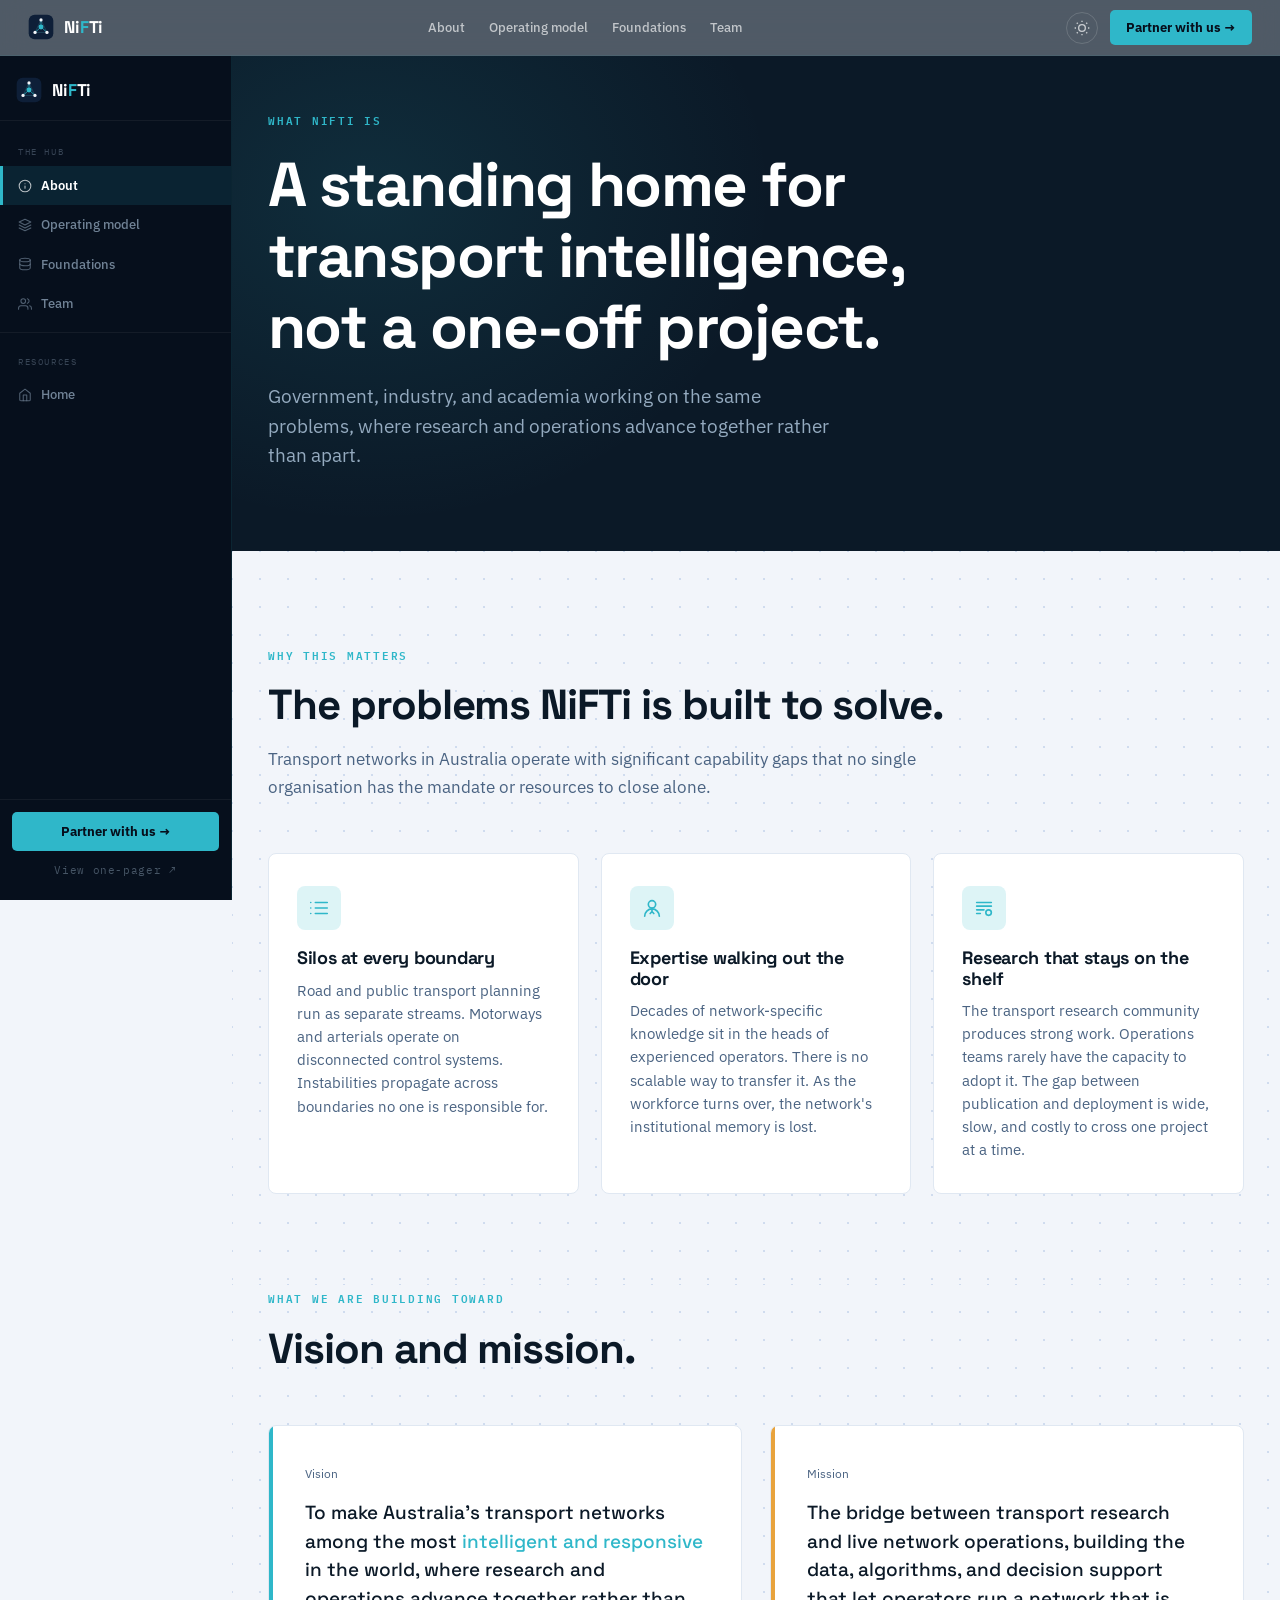
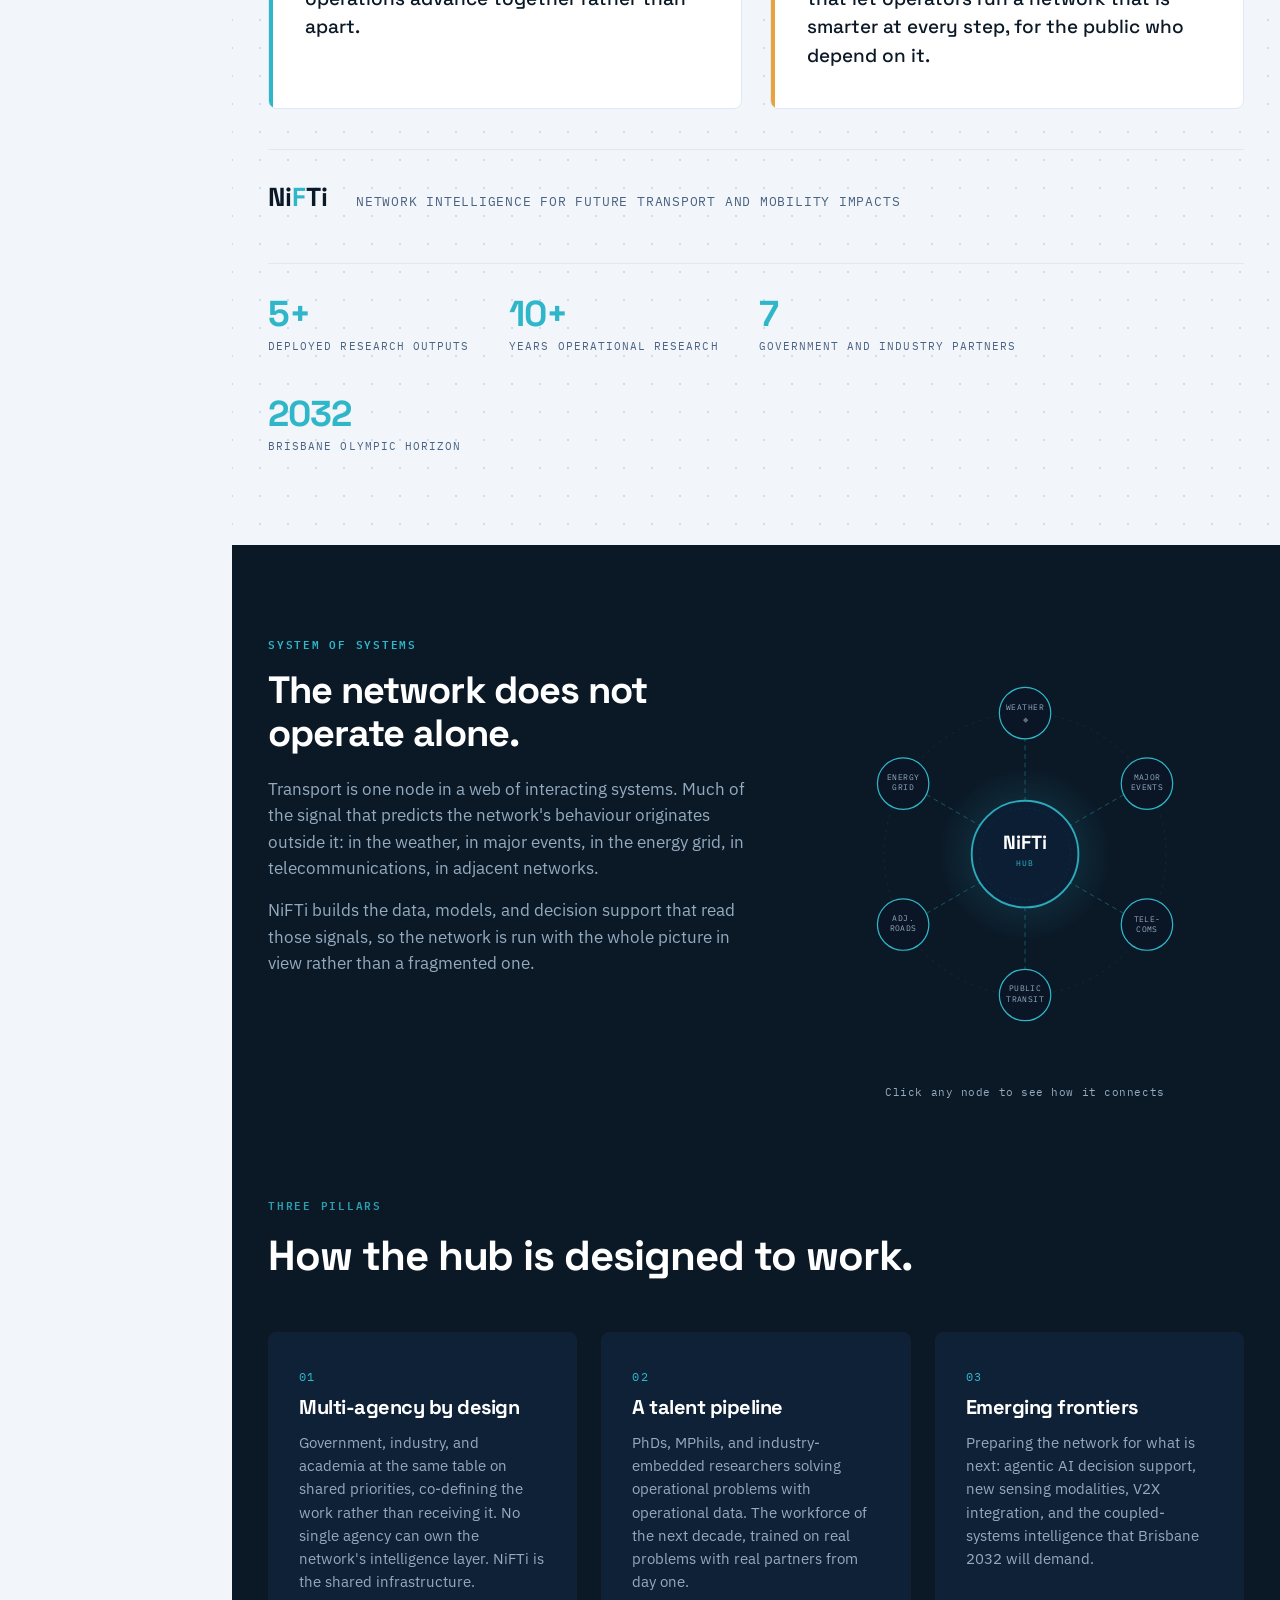
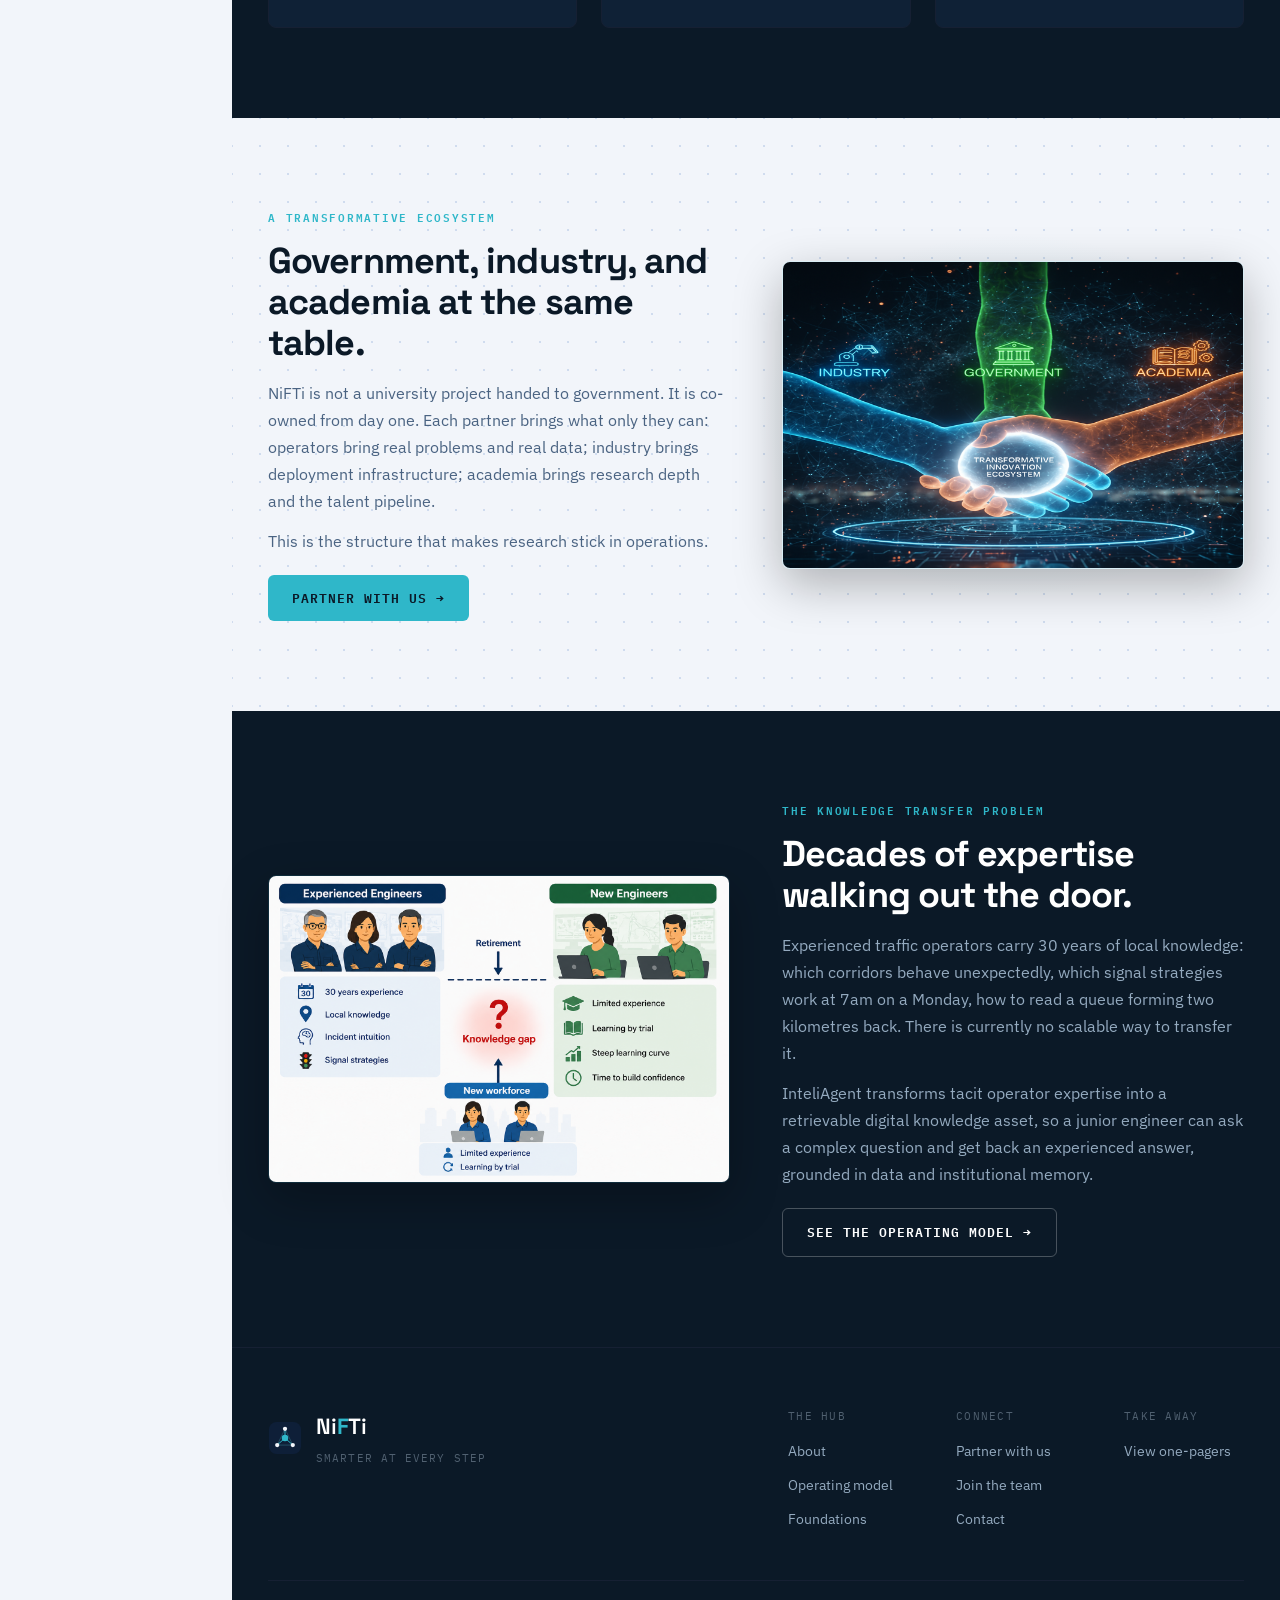
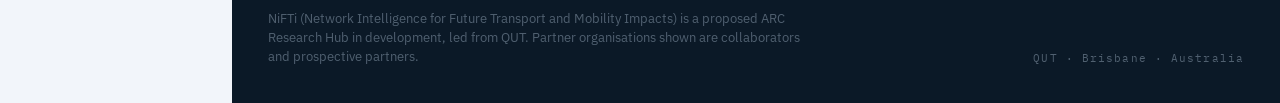
==== about.html @ 7656fa27 "Initial commit: NiFTi research hub website Co-authored-by: Cursor <cursoragent@cursor.com>" ====
﻿<!DOCTYPE html><html lang="en"><head><meta charset="UTF-8">
  <link rel="icon" type="image/svg+xml" href="favicon.svg"><meta name="viewport" content="width=device-width,initial-scale=1.0">
<title>About &middot; NiFTi</title>
<link rel="preconnect" href="https://fonts.googleapis.com"><link rel="preconnect" href="https://fonts.gstatic.com" crossorigin>
<link href="https://fonts.googleapis.com/css2?family=Space+Grotesk:wght@500;600;700&family=IBM+Plex+Sans:wght@400;500;600&family=IBM+Plex+Mono:wght@500;600&display=swap" rel="stylesheet">
<link rel="stylesheet" href="nifti.css">
<style>
/* ── Vision / Mission ── */
.vm-grid{display:grid;grid-template-columns:1fr 1fr;gap:28px}
.vm-card{background:var(--paper-2);border:1px solid var(--line-light);border-radius:8px;padding:38px 36px;position:relative;overflow:hidden}
.vm-card::before{content:"";position:absolute;left:0;top:0;bottom:0;width:4px;background:var(--cyan)}
.vm-card.mission::before{background:var(--amber)}
.vm-card .mono{font-size:12px;color:var(--text-mid);display:block;margin-bottom:16px}
.vm-card p{font-size:19px;line-height:1.5;font-family:var(--display);font-weight:500}
.vm-card p .accent{color:var(--cyan)}
.acro{margin-top:40px;display:flex;flex-wrap:wrap;gap:8px 28px;align-items:baseline;border-top:1px solid var(--line-light);padding-top:26px}
.acro .big{font-family:var(--display);font-weight:700;font-size:26px}.acro .big span{color:var(--cyan)}
.acro .exp{font-family:var(--mono);font-size:13px;letter-spacing:.06em;color:var(--text-mid);text-transform:uppercase}

/* ── Pain points ── */
.pain-grid{display:grid;grid-template-columns:repeat(3,1fr);gap:22px;margin-top:8px}
.pain-card{background:var(--paper-2);border:1px solid var(--line-light);border-radius:8px;padding:32px 28px;transition:transform .25s,box-shadow .25s}
.pain-card:hover{transform:translateY(-4px);box-shadow:0 14px 40px rgba(14,26,43,.10)}
.pain-icon{width:44px;height:44px;border-radius:8px;background:var(--cyan-dim);display:flex;align-items:center;justify-content:center;margin-bottom:18px}
.pain-icon svg{width:22px;height:22px;stroke:var(--cyan);fill:none;stroke-width:1.8;stroke-linecap:round;stroke-linejoin:round}
.pain-card h3{font-size:18px;margin-bottom:10px;letter-spacing:-.015em}
.pain-card p{font-size:14.5px;color:var(--text-mid);line-height:1.6}

/* ── SoS diagram ── */
.sos{display:grid;grid-template-columns:1.1fr 1fr;gap:56px;align-items:start}
.sos-copy h2{font-size:clamp(24px,3vw,38px);color:#fff;margin-bottom:20px}
.sos-copy p{color:var(--text-light);font-size:16.5px;max-width:48ch;margin-bottom:16px;line-height:1.6}
.sos-diagram{position:relative;aspect-ratio:1;max-width:440px;margin:0 auto;width:100%}
.sos-diagram svg{width:100%;height:100%;overflow:visible}

/* SoS SVG animations */
.spoke{stroke-dasharray:5 4;animation:dashFlow 3.2s linear infinite}
.spoke-b{stroke-dasharray:5 4;animation:dashFlow 3.8s linear infinite}
.spoke-c{stroke-dasharray:5 4;animation:dashFlow 2.9s linear infinite}
@keyframes dashFlow{to{stroke-dashoffset:-27}}
.nring{animation:nPulse 3s ease-in-out infinite;transition:stroke .2s,fill .2s}
@keyframes nPulse{0%,100%{stroke-opacity:.45}50%{stroke-opacity:.95}}

/* SoS interactive nodes */
.sos-node{cursor:pointer;transition:opacity .2s}
.sos-node:hover .nring,.sos-node:focus .nring{stroke-opacity:1!important;fill:rgba(47,183,201,.15)}
.sos-node.active .nring{stroke:#fff!important;stroke-width:2!important;fill:rgba(47,183,201,.22)!important;stroke-opacity:1!important;animation:none!important}
.sos-hint{font-family:'IBM Plex Mono',monospace;font-size:11px;color:rgba(148,170,191,.55);letter-spacing:.05em;text-align:center;margin-top:10px}

/* SoS info panel */
.sos-panel{overflow:hidden;max-height:0;transition:max-height .38s cubic-bezier(.4,0,.2,1),opacity .3s;opacity:0;pointer-events:none}
.sos-panel.open{max-height:260px;opacity:1;pointer-events:auto}
.sos-panel-inner{background:rgba(47,183,201,.06);border:1px solid rgba(47,183,201,.25);border-radius:8px;padding:20px 24px;margin-top:20px}
.sp-title{font-family:'Space Grotesk',sans-serif;font-weight:700;font-size:17px;color:#fff;margin-bottom:8px;display:flex;align-items:center;gap:10px}
.sp-dot{width:9px;height:9px;border-radius:50%;background:var(--cyan);flex-shrink:0}
.sp-desc{font-size:14px;color:var(--text-light);line-height:1.6;margin-bottom:12px}
.sp-tools{display:flex;flex-wrap:wrap;gap:6px}
.sp-tag{font-family:'IBM Plex Mono',monospace;font-size:10px;padding:3px 9px;border-radius:14px;background:rgba(47,183,201,.12);color:var(--cyan);letter-spacing:.03em}
.sp-close{font-family:'IBM Plex Mono',monospace;font-size:10px;color:rgba(148,170,191,.5);cursor:pointer;margin-top:10px;display:inline-block;transition:color .15s}
.sp-close:hover{color:var(--cyan)}

/* ── Three pillars ── */
.pillars{display:grid;grid-template-columns:repeat(3,1fr);gap:24px}
.pillar{padding:34px 30px;border:1px solid var(--line-dark);border-radius:8px;background:var(--ink-2);transition:border-color .25s,transform .25s}
.pillar:hover{border-color:rgba(47,183,201,.4);transform:translateY(-3px)}
.pillar h3{font-size:20px;margin-bottom:12px;color:#fff}
.pillar p{color:var(--text-light);font-size:14.5px;line-height:1.6}
.pillar .pn{font-family:var(--mono);font-size:12px;color:var(--cyan);letter-spacing:.1em;margin-bottom:10px}

/* ── Stat callout ── */
.stat-strip{display:flex;gap:40px;flex-wrap:wrap;margin-top:44px;padding-top:32px;border-top:1px solid var(--line-light)}
.stat{display:flex;flex-direction:column}
.stat-val{font-family:var(--display);font-size:36px;font-weight:700;color:var(--cyan);letter-spacing:-.025em;line-height:1}
.stat-lbl{font-family:var(--mono);font-size:10.5px;letter-spacing:.1em;text-transform:uppercase;color:var(--text-mid);margin-top:6px}

@media(max-width:880px){
  .vm-grid,.pain-grid,.pillars{grid-template-columns:1fr}
  .sos{grid-template-columns:1fr;gap:36px}
  .stat-strip{gap:24px}
}
</style></head>
<body>
<nav class="top-bar" id="topBar">
  <a class="tb-brand" href="index.html">
    <svg class="mark" viewBox="0 0 48 48" aria-hidden="true"><rect x="1.25" y="1.25" width="45.5" height="45.5" rx="11" fill="#0E1F38"/><line x1="24" y1="24" x2="24" y2="11" stroke="#2FB7C9" stroke-width="1.4"/><line x1="24" y1="24" x2="13" y2="34" stroke="#2FB7C9" stroke-width="1.4"/><line x1="24" y1="24" x2="35" y2="34" stroke="#2FB7C9" stroke-width="1.4"/><line x1="24" y1="11" x2="35" y2="34" stroke="rgba(95,216,230,.35)" stroke-width="1"/><line x1="24" y1="11" x2="13" y2="34" stroke="rgba(95,216,230,.35)" stroke-width="1"/><line x1="13" y1="34" x2="35" y2="34" stroke="rgba(95,216,230,.35)" stroke-width="1"/><circle cx="24" cy="11" r="3" fill="#F4F6FA"/><circle cx="13" cy="34" r="3" fill="#F4F6FA"/><circle cx="35" cy="34" r="3" fill="#F4F6FA"/><circle cx="24" cy="24" r="4.6" fill="#2FB7C9"/></svg>
    <span class="logo">Ni<b>F</b>Ti</span>
  </a>
  <div class="tb-links" id="tbLinks">
    <a href="about.html">About</a>
    <a href="model.html">Operating model</a>
    <a href="foundations.html">Foundations</a>
    <a href="team.html">Team</a>
  </div>
  <div style="display:flex;align-items:center;gap:12px">
    <button class="theme-toggle" id="themeToggle" aria-label="Toggle light/dark mode" onclick="toggleTheme()">
      <svg id="themeIcon" viewBox="0 0 24 24"><circle cx="12" cy="12" r="5"/><line x1="12" y1="1" x2="12" y2="3"/><line x1="12" y1="21" x2="12" y2="23"/><line x1="4.22" y1="4.22" x2="5.64" y2="5.64"/><line x1="18.36" y1="18.36" x2="19.78" y2="19.78"/><line x1="1" y1="12" x2="3" y2="12"/><line x1="21" y1="12" x2="23" y2="12"/><line x1="4.22" y1="19.78" x2="5.64" y2="18.36"/><line x1="18.36" y1="5.64" x2="19.78" y2="4.22"/></svg>
    </button>
    <a class="tb-cta" href="partner.html">Partner with us &rarr;</a>
    <button class="tb-hamburger" id="tbHamburger" aria-label="Open menu" onclick="toggleMobileNav()">
      <svg viewBox="0 0 24 24"><line x1="3" y1="6" x2="21" y2="6"/><line x1="3" y1="12" x2="21" y2="12"/><line x1="3" y1="18" x2="21" y2="18"/></svg>
    </button>
  </div>
</nav>
<div class="site-layout">
<!-- Hamburger (mobile only) -->
<button class="sb-toggle" id="sbToggle" aria-label="Open navigation" onclick="toggleSidebar()">
  <svg viewBox="0 0 24 24"><line x1="3" y1="6" x2="21" y2="6"/><line x1="3" y1="12" x2="21" y2="12"/><line x1="3" y1="18" x2="21" y2="18"/></svg>
  <span class="sb-toggle-logo">Ni<b>F</b>Ti</span>
</button>
<!-- Sidebar -->
<aside class="sidebar" id="sidebar">
  <div class="sb-head">
    <a href="index.html" class="sb-brand"><svg class="mark" viewBox="0 0 48 48" aria-hidden="true"><rect x="1.25" y="1.25" width="45.5" height="45.5" rx="11" fill="#0E1F38"/><line x1="24" y1="24" x2="24" y2="11" stroke="#2FB7C9" stroke-width="1.4"/><line x1="24" y1="24" x2="13" y2="34" stroke="#2FB7C9" stroke-width="1.4"/><line x1="24" y1="24" x2="35" y2="34" stroke="#2FB7C9" stroke-width="1.4"/><line x1="24" y1="11" x2="35" y2="34" stroke="rgba(95,216,230,.35)" stroke-width="1"/><line x1="24" y1="11" x2="13" y2="34" stroke="rgba(95,216,230,.35)" stroke-width="1"/><line x1="13" y1="34" x2="35" y2="34" stroke="rgba(95,216,230,.35)" stroke-width="1"/><circle cx="24" cy="11" r="3" fill="#F4F6FA"/><circle cx="13" cy="34" r="3" fill="#F4F6FA"/><circle cx="35" cy="34" r="3" fill="#F4F6FA"/><circle cx="24" cy="24" r="4.6" fill="#2FB7C9"/></svg><span class="logo">Ni<b>F</b>Ti</span></a>
    <button class="sb-close" aria-label="Close menu" onclick="toggleSidebar()">&#10005;</button>
  </div>
  <nav class="sb-nav" aria-label="Site navigation">
    <span class="sb-section-label">The hub</span>
    <a href="about.html" class="sb-link active"><svg viewBox="0 0 24 24"><circle cx="12" cy="12" r="10"/><path d="M12 16v-4m0-4h.01"/></svg>About</a>
    <a href="model.html" class="sb-link"><svg viewBox="0 0 24 24"><polygon points="12 2 2 7 12 12 22 7 12 2"/><polyline points="2 17 12 22 22 17"/><polyline points="2 12 12 17 22 12"/></svg>Operating model</a>
    <a href="foundations.html" class="sb-link"><svg viewBox="0 0 24 24"><ellipse cx="12" cy="5" rx="9" ry="3"/><path d="M21 12c0 1.66-4 3-9 3s-9-1.34-9-3"/><path d="M3 5v14c0 1.66 4 3 9 3s9-1.34 9-3V5"/></svg>Foundations</a>
    <a href="team.html" class="sb-link"><svg viewBox="0 0 24 24"><path d="M17 21v-2a4 4 0 00-4-4H5a4 4 0 00-4 4v2"/><circle cx="9" cy="7" r="4"/><path d="M23 21v-2a4 4 0 00-3-3.87"/><path d="M16 3.13a4 4 0 010 7.75"/></svg>Team</a>
    <div class="sb-sep"></div>
    <span class="sb-section-label">Resources</span>
    <a href="index.html" class="sb-link"><svg viewBox="0 0 24 24"><path d="M3 9l9-7 9 7v11a2 2 0 01-2 2H5a2 2 0 01-2-2z"/><polyline points="9 22 9 12 15 12 15 22"/></svg>Home</a>
  </nav>
  <div class="sb-bottom">
    <a href="partner.html" class="sb-cta-btn">Partner with us &rarr;</a>
    <a href="one-pager.html" target="_blank" class="sb-onepager">View one-pager ↗</a>
  </div>
</aside>
<div class="sb-overlay" id="sbOverlay" onclick="toggleSidebar()"></div>
<!-- Main content -->
<main class="site-main">
<header class="pagehead"><div class="glow"></div><div class="wrap">
  <span class="eyebrow">What NiFTi is</span>
  <h1>A standing home for transport intelligence, not a one-off project.</h1>
  <p>Government, industry, and academia working on the same problems, where research and operations advance together rather than apart.</p>
</div></header>

<!-- 1. THE PROBLEM NiFTi EXISTS TO SOLVE -->
<section>
  <div class="wrap">
    <div class="sec-head reveal">
      <span class="eyebrow">Why this matters</span>
      <h2>The problems NiFTi is built to solve.</h2>
      <p>Transport networks in Australia operate with significant capability gaps that no single organisation has the mandate or resources to close alone.</p>
    </div>
    <div class="pain-grid">
      <div class="pain-card reveal">
        <div class="pain-icon">
          <svg viewBox="0 0 24 24"><path d="M8 6h13M8 12h13M8 18h13M3 6h.01M3 12h.01M3 18h.01"/></svg>
        </div>
        <h3>Silos at every boundary</h3>
        <p>Road and public transport planning run as separate streams. Motorways and arterials operate on disconnected control systems. Instabilities propagate across boundaries no one is responsible for.</p>
      </div>
      <div class="pain-card reveal">
        <div class="pain-icon">
          <svg viewBox="0 0 24 24"><circle cx="12" cy="8" r="4"/><path d="M20 21a8 8 0 10-16 0"/><path d="M12 12v4m0 0l-2 2m2-2 2 2"/></svg>
        </div>
        <h3>Expertise walking out the door</h3>
        <p>Decades of network-specific knowledge sit in the heads of experienced operators. There is no scalable way to transfer it. As the workforce turns over, the network's institutional memory is lost.</p>
      </div>
      <div class="pain-card reveal">
        <div class="pain-icon">
          <svg viewBox="0 0 24 24"><path d="M4 6h16M4 10h16M4 14h8m-8 4h4"/><circle cx="17" cy="17" r="3"/></svg>
        </div>
        <h3>Research that stays on the shelf</h3>
        <p>The transport research community produces strong work. Operations teams rarely have the capacity to adopt it. The gap between publication and deployment is wide, slow, and costly to cross one project at a time.</p>
      </div>
    </div>
  </div>
</section>

<!-- 2. VISION AND MISSION -->
<section style="padding-top:0">
  <div class="wrap">
    <div class="sec-head reveal">
      <span class="eyebrow">What we are building toward</span>
      <h2>Vision and mission.</h2>
    </div>
    <div class="vm-grid">
      <div class="vm-card reveal">
        <span class="mono">Vision</span>
        <p>To make Australia's transport networks among the most <span class="accent">intelligent and responsive</span> in the world, where research and operations advance together rather than apart.</p>
      </div>
      <div class="vm-card mission reveal">
        <span class="mono">Mission</span>
        <p>The bridge between transport research and live network operations, building the data, algorithms, and decision support that let operators run a network that is smarter at every step, for the public who depend on it.</p>
      </div>
    </div>
    <div class="acro reveal">
      <span class="big">Ni<span>F</span>Ti</span>
      <span class="exp">Network Intelligence for Future Transport and Mobility Impacts</span>
    </div>
    <div class="stat-strip reveal">
      <div class="stat"><span class="stat-val">5+</span><span class="stat-lbl">Deployed research outputs</span></div>
      <div class="stat"><span class="stat-val">10+</span><span class="stat-lbl">Years operational research</span></div>
      <div class="stat"><span class="stat-val">7</span><span class="stat-lbl">Government and industry partners</span></div>
      <div class="stat"><span class="stat-val">2032</span><span class="stat-lbl">Brisbane Olympic horizon</span></div>
    </div>
  </div>
</section>

<!-- 3. SYSTEM OF SYSTEMS -->
<section class="dark">
  <div class="wrap">
    <div class="sos">
      <div class="sos-copy reveal">
        <span class="eyebrow" style="display:block;margin-bottom:16px">System of systems</span>
        <h2>The network does not operate alone.</h2>
        <p>Transport is one node in a web of interacting systems. Much of the signal that predicts the network's behaviour originates outside it: in the weather, in major events, in the energy grid, in telecommunications, in adjacent networks.</p>
        <p>NiFTi builds the data, models, and decision support that read those signals, so the network is run with the whole picture in view rather than a fragmented one.</p>
      </div>
      <div class="sos-diagram reveal">
        <svg id="sosSvg" viewBox="0 0 460 460" xmlns="http://www.w3.org/2000/svg" aria-label="System of systems diagram — click any outer node to learn how it connects to NiFTi">
          <defs>
            <radialGradient id="hubGrad" cx="50%" cy="50%" r="50%">
              <stop offset="0%" stop-color="#2FB7C9" stop-opacity=".25"/>
              <stop offset="100%" stop-color="#2FB7C9" stop-opacity="0"/>
            </radialGradient>
          </defs>
          <!-- Orbit ring -->
          <circle cx="230" cy="230" r="148" fill="none" stroke="rgba(47,183,201,.1)" stroke-width="1" stroke-dasharray="3 5"/>
          <!-- Hub glow -->
          <circle cx="230" cy="230" r="90" fill="url(#hubGrad)"/>
          <!-- Spokes -->
          <line x1="230" y1="175" x2="230" y2="107" class="spoke" stroke="#2FB7C9" stroke-width="1" stroke-opacity=".4"/>
          <line x1="267" y1="206" x2="333" y2="168" class="spoke-b" stroke="#2FB7C9" stroke-width="1" stroke-opacity=".4"/>
          <line x1="267" y1="254" x2="333" y2="292" class="spoke-c" stroke="#2FB7C9" stroke-width="1" stroke-opacity=".4"/>
          <line x1="230" y1="285" x2="230" y2="353" class="spoke" stroke="#2FB7C9" stroke-width="1" stroke-opacity=".4"/>
          <line x1="193" y1="254" x2="127" y2="292" class="spoke-b" stroke="#2FB7C9" stroke-width="1" stroke-opacity=".4"/>
          <line x1="193" y1="206" x2="127" y2="168" class="spoke-c" stroke="#2FB7C9" stroke-width="1" stroke-opacity=".4"/>
          <!-- Clickable outer nodes -->
          <g class="sos-node" data-node="weather" role="button" tabindex="0" aria-label="Weather Systems">
            <circle cx="230" cy="82" r="34" fill="transparent"/>
            <circle cx="230" cy="82" r="27" fill="rgba(10,22,38,.92)" stroke="#2FB7C9" stroke-width="1.3" class="nring"/>
            <text x="230" y="79" text-anchor="middle" font-family="IBM Plex Mono,monospace" font-size="8.5" fill="#94AABF" letter-spacing=".07em">WEATHER</text>
            <text x="230" y="91" text-anchor="middle" font-family="IBM Plex Mono,monospace" font-size="7" fill="rgba(148,170,191,.6)">&#9670;</text>
          </g>
          <g class="sos-node" data-node="events" role="button" tabindex="0" aria-label="Major Events">
            <circle cx="358" cy="156" r="34" fill="transparent"/>
            <circle cx="358" cy="156" r="27" fill="rgba(10,22,38,.92)" stroke="#2FB7C9" stroke-width="1.3" class="nring"/>
            <text x="358" y="152" text-anchor="middle" font-family="IBM Plex Mono,monospace" font-size="8" fill="#94AABF" letter-spacing=".05em">MAJOR</text>
            <text x="358" y="163" text-anchor="middle" font-family="IBM Plex Mono,monospace" font-size="8" fill="#94AABF" letter-spacing=".05em">EVENTS</text>
          </g>
          <g class="sos-node" data-node="telecoms" role="button" tabindex="0" aria-label="Telecommunications">
            <circle cx="358" cy="304" r="34" fill="transparent"/>
            <circle cx="358" cy="304" r="27" fill="rgba(10,22,38,.92)" stroke="#2FB7C9" stroke-width="1.3" class="nring"/>
            <text x="358" y="301" text-anchor="middle" font-family="IBM Plex Mono,monospace" font-size="8" fill="#94AABF" letter-spacing=".05em">TELE-</text>
            <text x="358" y="312" text-anchor="middle" font-family="IBM Plex Mono,monospace" font-size="8" fill="#94AABF" letter-spacing=".05em">COMS</text>
          </g>
          <g class="sos-node" data-node="transit" role="button" tabindex="0" aria-label="Public Transit">
            <circle cx="230" cy="378" r="34" fill="transparent"/>
            <circle cx="230" cy="378" r="27" fill="rgba(10,22,38,.92)" stroke="#2FB7C9" stroke-width="1.3" class="nring"/>
            <text x="230" y="374" text-anchor="middle" font-family="IBM Plex Mono,monospace" font-size="8" fill="#94AABF" letter-spacing=".05em">PUBLIC</text>
            <text x="230" y="385" text-anchor="middle" font-family="IBM Plex Mono,monospace" font-size="8" fill="#94AABF" letter-spacing=".05em">TRANSIT</text>
          </g>
          <g class="sos-node" data-node="roads" role="button" tabindex="0" aria-label="Adjacent Roads">
            <circle cx="102" cy="304" r="34" fill="transparent"/>
            <circle cx="102" cy="304" r="27" fill="rgba(10,22,38,.92)" stroke="#2FB7C9" stroke-width="1.3" class="nring"/>
            <text x="102" y="300" text-anchor="middle" font-family="IBM Plex Mono,monospace" font-size="8" fill="#94AABF" letter-spacing=".05em">ADJ.</text>
            <text x="102" y="311" text-anchor="middle" font-family="IBM Plex Mono,monospace" font-size="8" fill="#94AABF" letter-spacing=".05em">ROADS</text>
          </g>
          <g class="sos-node" data-node="energy" role="button" tabindex="0" aria-label="Energy Grid">
            <circle cx="102" cy="156" r="34" fill="transparent"/>
            <circle cx="102" cy="156" r="27" fill="rgba(10,22,38,.92)" stroke="#2FB7C9" stroke-width="1.3" class="nring"/>
            <text x="102" y="152" text-anchor="middle" font-family="IBM Plex Mono,monospace" font-size="8" fill="#94AABF" letter-spacing=".05em">ENERGY</text>
            <text x="102" y="163" text-anchor="middle" font-family="IBM Plex Mono,monospace" font-size="8" fill="#94AABF" letter-spacing=".05em">GRID</text>
          </g>
          <!-- Hub -->
          <circle cx="230" cy="230" r="56" fill="#0B1E34" stroke="#2FB7C9" stroke-width="2" stroke-opacity=".9"/>
          <circle cx="230" cy="230" r="48" fill="none" stroke="#2FB7C9" stroke-width=".5" stroke-opacity=".2" stroke-dasharray="2 3"/>
          <text x="230" y="225" text-anchor="middle" font-family="Space Grotesk,sans-serif" font-weight="700" font-size="20" fill="white">NiFTi</text>
          <text x="230" y="243" text-anchor="middle" font-family="IBM Plex Mono,monospace" font-size="8" letter-spacing=".14em" fill="#2FB7C9">HUB</text>
        </svg>
        <p class="sos-hint">Click any node to see how it connects</p>
        <!-- Info panel -->
        <div class="sos-panel" id="sosPanel">
          <div class="sos-panel-inner">
            <div class="sp-title"><span class="sp-dot"></span><span id="spTitle"></span></div>
            <p class="sp-desc" id="spDesc"></p>
            <div class="sp-tools" id="spTools"></div>
            <span class="sp-close" onclick="sosClose()">&#10005; Close</span>
          </div>
        </div>
      </div>
    </div>
  </div>
</section>

<!-- 4. THREE PILLARS -->
<section class="dark" style="padding-top:0">
  <div class="wrap">
    <div class="sec-head on-dark reveal"><span class="eyebrow">Three pillars</span><h2>How the hub is designed to work.</h2></div>
    <div class="pillars">
      <div class="pillar reveal">
        <div class="pn">01</div>
        <h3>Multi-agency by design</h3>
        <p>Government, industry, and academia at the same table on shared priorities, co-defining the work rather than receiving it. No single agency can own the network's intelligence layer. NiFTi is the shared infrastructure.</p>
      </div>
      <div class="pillar reveal">
        <div class="pn">02</div>
        <h3>A talent pipeline</h3>
        <p>PhDs, MPhils, and industry-embedded researchers solving operational problems with operational data. The workforce of the next decade, trained on real problems with real partners from day one.</p>
      </div>
      <div class="pillar reveal">
        <div class="pn">03</div>
        <h3>Emerging frontiers</h3>
        <p>Preparing the network for what is next: agentic AI decision support, new sensing modalities, V2X integration, and the coupled-systems intelligence that Brisbane 2032 will demand.</p>
      </div>
    </div>
  </div>
</section>

<!-- 5. PARTNERSHIP ECOSYSTEM -->
<section>
  <div class="wrap pair">
    <div class="pair-copy reveal">
      <span class="eyebrow" style="display:block;margin-bottom:14px">A transformative ecosystem</span>
      <h2>Government, industry, and academia at the same table.</h2>
      <p>NiFTi is not a university project handed to government. It is co-owned from day one. Each partner brings what only they can: operators bring real problems and real data; industry brings deployment infrastructure; academia brings research depth and the talent pipeline.</p>
      <p>This is the structure that makes research stick in operations.</p>
      <a class="btn btn-primary" href="partner.html" style="margin-top:8px">Partner with us &rarr;</a>
    </div>
    <div class="reveal glow-img">
      <div class="diagram-frame"><img src="assets/images/partnership-ecosystem.png" alt="Industry, Government and Academia together in a transformative innovation ecosystem" loading="lazy"></div>
    </div>
  </div>
</section>

<!-- 6. KNOWLEDGE TRANSFER -->
<section class="dark">
  <div class="wrap pair flip">
    <div class="pair-copy on-dark reveal">
      <span class="eyebrow" style="display:block;margin-bottom:14px">The knowledge transfer problem</span>
      <h2>Decades of expertise walking out the door.</h2>
      <p style="color:var(--text-light)">Experienced traffic operators carry 30 years of local knowledge: which corridors behave unexpectedly, which signal strategies work at 7am on a Monday, how to read a queue forming two kilometres back. There is currently no scalable way to transfer it.</p>
      <p style="color:var(--text-light)">InteliAgent transforms tacit operator expertise into a retrievable digital knowledge asset, so a junior engineer can ask a complex question and get back an experienced answer, grounded in data and institutional memory.</p>
      <a class="btn btn-ghost" href="model.html" style="margin-top:8px">See the operating model &rarr;</a>
    </div>
    <div class="reveal">
      <div class="diagram-frame"><img src="assets/images/knowledge-gap.png" alt="The knowledge gap between experienced and new traffic engineers" loading="lazy"></div>
    </div>
  </div>
</section>

<footer>
  <div class="wrap">
    <div class="foot-top">
      <div class="foot-brand"><svg class="mark" viewBox="0 0 48 48" aria-hidden="true"><rect x="1.25" y="1.25" width="45.5" height="45.5" rx="11" fill="#0E1F38"/><line x1="24" y1="24" x2="24" y2="11" stroke="#2FB7C9" stroke-width="1.4"/><line x1="24" y1="24" x2="13" y2="34" stroke="#2FB7C9" stroke-width="1.4"/><line x1="24" y1="24" x2="35" y2="34" stroke="#2FB7C9" stroke-width="1.4"/><line x1="24" y1="11" x2="35" y2="34" stroke="rgba(95,216,230,.35)" stroke-width="1"/><line x1="24" y1="11" x2="13" y2="34" stroke="rgba(95,216,230,.35)" stroke-width="1"/><line x1="13" y1="34" x2="35" y2="34" stroke="rgba(95,216,230,.35)" stroke-width="1"/><circle cx="24" cy="11" r="3" fill="#F4F6FA"/><circle cx="13" cy="34" r="3" fill="#F4F6FA"/><circle cx="35" cy="34" r="3" fill="#F4F6FA"/><circle cx="24" cy="24" r="4.6" fill="#2FB7C9"/></svg><div><div class="logo">Ni<b>F</b>Ti</div><div class="sig">Smarter at every step</div></div></div>
      <div class="foot-cols">
        <div class="foot-col"><span class="mono">The hub</span><a href="about.html">About</a><a href="model.html">Operating model</a><a href="foundations.html">Foundations</a></div>
        <div class="foot-col"><span class="mono">Connect</span><a href="partner.html">Partner with us</a><a href="team.html">Join the team</a><a href="mailto:ashish.bhaskar@qut.edu.au">Contact</a></div>
        <div class="foot-col"><span class="mono">Take away</span><a href="one-pager.html" target="_blank">View one-pagers</a></div>
      </div>
    </div>
    <div class="foot-bottom">
      <span class="note">NiFTi (Network Intelligence for Future Transport and Mobility Impacts) is a proposed ARC Research Hub in development, led from QUT. Partner organisations shown are collaborators and prospective partners.</span>
      <span class="mono">QUT &middot; Brisbane &middot; Australia</span>
    </div>
  </div>
</footer>
</main></div><!-- end .site-layout -->
<script src="nifti.js"></script>
<script>
/* ── Interactive SoS diagram ─────────────────────────────── */
var sosData = {
  weather: {
    label: 'Weather Systems',
    desc: 'Real-time weather feeds NiFTi\'s WiSe/WRVSL system, which dynamically sets variable speed limits based on rainfall intensity, visibility, and crash risk probability — the single biggest non-traffic factor affecting network safety.',
    tools: ['WiSe', 'WRVSL', 'Crash risk prediction']
  },
  events: {
    label: 'Major Events',
    desc: 'Event schedules and predicted crowd-movement patterns feed ANSPA progression signal control, adapting corridor timings to manage high-density pedestrian and vehicle flows during concerts, sporting events, and festivals.',
    tools: ['ANSPA', 'Corridor signal coordination', 'Progression control']
  },
  telecoms: {
    label: 'Telecommunications',
    desc: 'Bluetooth and WiFi MAC address scanning from mobile devices provides journey time estimates, origin-destination matrices, and multimodal travel behaviour data — without intrusive loop detectors or camera infrastructure.',
    tools: ['Bluetooth OD estimation', 'OPTIMA', 'Travel time analytics']
  },
  transit: {
    label: 'Public Transit',
    desc: 'GTFS feeds, transit smartcard data, and real-time bus position data let NiFTi model multimodal behaviour and evaluate service performance. GLiVe provides live transit-network visibility for operators.',
    tools: ['GLiVe', 'GTFS analytics', 'Transit performance evaluation']
  },
  roads: {
    label: 'Adjacent Road Networks',
    desc: 'Cross-boundary and arterial data from neighbouring jurisdictions and local government networks informs motorway on-ramp metering decisions, incident detection, and network-wide diversion routing.',
    tools: ['OPTIMA', 'Ramp metering', 'InteliAgent decision support']
  },
  energy: {
    label: 'Energy Grid',
    desc: 'Power infrastructure constraints and consumption patterns are an emerging input as the network evolves to accommodate EV charging loads, smart signal infrastructure, and V2X (vehicle-to-everything) integration.',
    tools: ['Emerging frontier', 'EV integration', 'V2X research']
  }
};

document.querySelectorAll('.sos-node').forEach(function(node) {
  node.addEventListener('click', function() { sosOpen(node.dataset.node); });
  node.addEventListener('keydown', function(e) {
    if (e.key === 'Enter' || e.key === ' ') { e.preventDefault(); sosOpen(node.dataset.node); }
  });
});

function sosOpen(key) {
  var data = sosData[key];
  if (!data) return;
  document.querySelectorAll('.sos-node').forEach(function(n) { n.classList.remove('active'); });
  var activeNode = document.querySelector('.sos-node[data-node="' + key + '"]');
  if (activeNode) activeNode.classList.add('active');
  document.getElementById('spTitle').textContent = data.label;
  document.getElementById('spDesc').textContent = data.desc;
  document.getElementById('spTools').innerHTML = data.tools.map(function(t) {
    return '<span class="sp-tag">' + t + '</span>';
  }).join('');
  document.getElementById('sosPanel').classList.add('open');
}

window.sosClose = function() {
  document.getElementById('sosPanel').classList.remove('open');
  document.querySelectorAll('.sos-node').forEach(function(n) { n.classList.remove('active'); });
};
</script>
</body></html>
---- nifti.css ----
/* ============================================================
   NiFTi Design System — nifti.css
   ============================================================ */

/* === 1. TOKENS ============================================= */
:root {
  /* Background layers */
  --ink:       #0B1927;
  --ink-2:     #0F2136;
  --slate:     #1A3A5C;

  /* Accent */
  --cyan:      #2FB7C9;
  --cyan-dim:  rgba(47,183,201,.16);
  --amber:     #E8A33D;
  --amber-dim: rgba(232,163,61,.16);
  --green:     #46B27E;
  --green-dim: rgba(70,178,126,.14);

  /* Light surfaces */
  --paper:     #F2F5FA;
  --paper-2:   #FFFFFF;

  /* Borders */
  --line-light: #E0E8F2;
  --line-dark:  #162033;

  /* Text on light */
  --text-dark:  #0B1927;
  --text-mid:   #4A6382;
  --text-soft:  #6A83A2;

  /* Text on dark */
  --text-light: #94AABF;
  --text-dim:   #506070;

  /* Type stacks */
  --display: 'Space Grotesk', sans-serif;
  --body:    'IBM Plex Sans', sans-serif;
  --mono:    'IBM Plex Mono', monospace;

  /* Spacing */
  --section-pad: 90px;
  --gap: 24px;
  --radius: 6px;
}

/* === 2. RESET & BASE ======================================= */
*, *::before, *::after { box-sizing: border-box; margin: 0; padding: 0; }
html { scroll-behavior: smooth; }
body {
  font-family: var(--body);
  font-size: 16px;
  color: var(--text-dark);
  background: var(--paper);
  line-height: 1.65;
  -webkit-font-smoothing: antialiased;
  -moz-osx-font-smoothing: grayscale;
}
a { color: inherit; text-decoration: none; }
img, svg { max-width: 100%; display: block; }
h1, h2, h3, h4 {
  font-family: var(--display);
  font-weight: 700;
  line-height: 1.14;
  letter-spacing: -.025em;
}
p { line-height: 1.65; }
ul { list-style: none; }

/* === 3. LAYOUT ============================================= */
.wrap {
  max-width: 1140px;
  margin: 0 auto;
  padding: 0 36px;
}
section { padding: var(--section-pad) 0; }
section.dark { background: var(--ink); }

/* === 4. TYPOGRAPHY UTILITIES =============================== */
.eyebrow {
  font-family: var(--mono);
  font-size: 11px;
  font-weight: 600;
  letter-spacing: .16em;
  text-transform: uppercase;
  color: var(--cyan);
}
.accent { color: var(--cyan); }

.sec-head { max-width: 680px; margin-bottom: 52px; }
.sec-head h2 { font-size: clamp(28px, 3.4vw, 42px); margin-top: 14px; margin-bottom: 16px; }
.sec-head p { color: var(--text-mid); font-size: 17px; }
.sec-head.on-dark h2 { color: #fff; }
.sec-head.on-dark p { color: var(--text-light); }
.sec-head.on-dark .eyebrow { opacity: .85; }

section.dark h2 { color: #fff; }
section.dark p   { color: var(--text-light); }

/* === 5. NAVIGATION ========================================= */
#nav {
  position: fixed;
  top: 0; left: 0; right: 0;
  z-index: 100;
  height: 68px;
  display: flex;
  align-items: center;
  justify-content: space-between;
  padding: 0 36px;
  transition: background .3s, box-shadow .3s, border-color .3s;
  border-bottom: 1px solid transparent;
}
#nav.solid {
  background: rgba(11,25,39,.96);
  backdrop-filter: blur(12px);
  -webkit-backdrop-filter: blur(12px);
  border-bottom-color: var(--line-dark);
  box-shadow: 0 2px 24px rgba(0,0,0,.3);
}
.brand {
  display: flex;
  align-items: center;
  gap: 10px;
  flex-shrink: 0;
}
.mark { width: 34px; height: 34px; }
.logo {
  font-family: var(--display);
  font-size: 20px;
  font-weight: 600;
  color: #fff;
  letter-spacing: -.01em;
}
.logo b { color: var(--cyan); font-weight: 700; }
.navlinks {
  display: flex;
  align-items: center;
  gap: 4px;
}
.navlinks a {
  font-family: var(--mono);
  font-size: 12px;
  letter-spacing: .06em;
  text-transform: uppercase;
  color: var(--text-light);
  padding: 7px 13px;
  border-radius: 3px;
  transition: color .2s, background .2s;
}
.navlinks a:hover { color: #fff; }
.navlinks a.active { color: #fff; }
.navlinks a.cta {
  background: var(--cyan);
  color: var(--ink);
  font-weight: 600;
  margin-left: 8px;
  padding: 8px 16px;
}
.navlinks a.cta:hover { background: #3dcada; }
.navtoggle {
  display: none;
  background: none;
  border: none;
  color: #fff;
  font-size: 24px;
  cursor: pointer;
  padding: 4px 8px;
  line-height: 1;
}

/* === 6. BUTTONS ============================================ */
.btn {
  display: inline-flex;
  align-items: center;
  gap: 8px;
  font-family: var(--mono);
  font-size: 12.5px;
  font-weight: 600;
  letter-spacing: .08em;
  text-transform: uppercase;
  padding: 13px 24px;
  border-radius: var(--radius);
  transition: all .22s;
  cursor: pointer;
  border: none;
  text-decoration: none;
}
.btn-primary {
  background: var(--cyan);
  color: var(--ink);
}
.btn-primary:hover {
  background: #3dcada;
  transform: translateY(-2px);
  box-shadow: 0 8px 24px rgba(47,183,201,.3);
}
.btn-ghost {
  background: transparent;
  color: #fff;
  border: 1.5px solid rgba(255,255,255,.25);
}
.btn-ghost:hover {
  border-color: rgba(255,255,255,.55);
  background: rgba(255,255,255,.06);
  transform: translateY(-2px);
}

/* === 7. PAGE HEADER (inner pages) ========================== */
.pagehead {
  position: relative;
  background: var(--ink);
  padding: 140px 0 80px;
  overflow: hidden;
}
.pagehead .glow {
  position: absolute;
  left: -5%;
  top: -20%;
  width: 60%;
  height: 120%;
  background: radial-gradient(ellipse at 30% 40%, rgba(47,183,201,.13) 0%, transparent 65%);
  pointer-events: none;
}
.pagehead .wrap { position: relative; z-index: 2; }
.pagehead h1 {
  color: #fff;
  font-size: clamp(32px, 5vw, 62px);
  max-width: 18ch;
  margin-top: 18px;
  margin-bottom: 20px;
}
.pagehead p {
  color: var(--text-light);
  font-size: clamp(16px, 1.8vw, 19px);
  max-width: 52ch;
  line-height: 1.55;
}

/* === 8. METRICS BAR ======================================== */
.metrics-bar {
  background: var(--ink-2);
  border-top: 1px solid var(--line-dark);
  border-bottom: 1px solid var(--line-dark);
  padding: 28px 0;
}
.metrics-inner {
  display: flex;
  justify-content: space-between;
  align-items: center;
  flex-wrap: wrap;
  gap: 24px 36px;
}
.metric { display: flex; flex-direction: column; align-items: center; text-align: center; }
.mval {
  font-family: var(--display);
  font-size: clamp(28px, 3vw, 40px);
  font-weight: 700;
  color: var(--cyan);
  line-height: 1;
  letter-spacing: -.02em;
}
.mlabel {
  font-family: var(--mono);
  font-size: 10.5px;
  letter-spacing: .1em;
  text-transform: uppercase;
  color: var(--text-dim);
  margin-top: 7px;
}

/* === 9. INNOVATION FRAMEWORK =============================== */
.framework {
  display: grid;
  grid-template-columns: repeat(4, 1fr);
  gap: 0;
  position: relative;
  margin-top: 16px;
}
.fstep {
  position: relative;
  padding: 0 24px 0 0;
}
.fstep:not(.last)::after {
  content: '';
  position: absolute;
  top: 26px;
  right: 0;
  width: calc(100% - 52px - 24px);
  left: 52px;
  height: 2px;
  background: linear-gradient(90deg, rgba(47,183,201,.5), rgba(47,183,201,.15));
  pointer-events: none;
}
.fnum {
  width: 52px;
  height: 52px;
  border-radius: 50%;
  border: 2px solid var(--cyan);
  display: flex;
  align-items: center;
  justify-content: center;
  font-family: var(--display);
  font-weight: 700;
  font-size: 17px;
  color: var(--cyan);
  background: var(--ink);
  position: relative;
  z-index: 2;
  margin-bottom: 22px;
  flex-shrink: 0;
  transition: background .3s, color .3s;
}
.fstep:hover .fnum {
  background: var(--cyan);
  color: var(--ink);
}
.fstep h3 {
  font-size: 18px;
  color: #fff;
  margin-bottom: 10px;
}
.fstep p {
  font-size: 14.5px;
  color: var(--text-light);
  line-height: 1.6;
  max-width: 22ch;
}
.framework-tag {
  display: inline-block;
  font-family: var(--mono);
  font-size: 9.5px;
  letter-spacing: .1em;
  text-transform: uppercase;
  color: var(--cyan);
  background: var(--cyan-dim);
  border-radius: 2px;
  padding: 3px 8px;
  margin-bottom: 10px;
}

/* === 10. CHIP VARIANTS ===================================== */
.chip {
  font-family: var(--mono);
  font-size: 12px;
  letter-spacing: .06em;
  text-transform: uppercase;
  color: var(--text-mid);
  border: 1px solid var(--line-light);
  border-radius: var(--radius);
  padding: 10px 18px;
  background: var(--paper-2);
  transition: border-color .2s, color .2s;
  display: inline-block;
}
.chip:hover { border-color: var(--cyan); color: var(--text-dark); }

/* === 10b. CHIP2 (foundations partner chips) ================ */
.chip2 {
  font-family: var(--mono);
  font-size: 13px;
  letter-spacing: .06em;
  color: var(--text-mid);
  border: 1px solid var(--line-light);
  border-radius: 3px;
  padding: 13px 22px;
  background: var(--paper);
  transition: all .2s;
  display: inline-block;
}
.chip2:hover { border-color: var(--cyan); color: var(--text-dark); }

/* === 11. REVEAL ANIMATION ================================== */
.reveal {
  opacity: 0;
  transform: translateY(22px);
  transition: opacity .65s cubic-bezier(.22,1,.36,1),
              transform .65s cubic-bezier(.22,1,.36,1);
}
.reveal.visible {
  opacity: 1;
  transform: translateY(0);
}

/* === 12. FOOTER ============================================ */
footer {
  background: var(--ink);
  border-top: 1px solid var(--line-dark);
  padding: 60px 0 36px;
}
.foot-top {
  display: flex;
  justify-content: space-between;
  align-items: flex-start;
  gap: 48px;
  padding-bottom: 48px;
  border-bottom: 1px solid var(--line-dark);
  margin-bottom: 28px;
}
.foot-brand {
  display: flex;
  align-items: center;
  gap: 14px;
  flex-shrink: 0;
}
.foot-brand .logo { font-size: 22px; }
.sig {
  font-family: var(--mono);
  font-size: 11px;
  color: var(--text-dim);
  letter-spacing: .1em;
  text-transform: uppercase;
  margin-top: 5px;
}
.foot-cols {
  display: flex;
  gap: 48px;
  flex-wrap: wrap;
}
.foot-col {
  display: flex;
  flex-direction: column;
  gap: 11px;
  min-width: 120px;
}
.foot-col span.mono {
  font-family: var(--mono);
  font-size: 10.5px;
  letter-spacing: .12em;
  text-transform: uppercase;
  color: var(--text-dim);
  margin-bottom: 4px;
}
.foot-col a {
  font-size: 14px;
  color: var(--text-light);
  transition: color .2s;
}
.foot-col a:hover { color: var(--cyan); }
.foot-bottom {
  display: flex;
  justify-content: space-between;
  align-items: flex-end;
  gap: 20px;
  flex-wrap: wrap;
}
.foot-bottom .note {
  font-size: 12.5px;
  color: var(--text-dim);
  max-width: 68ch;
  line-height: 1.55;
}
.foot-bottom .mono {
  font-family: var(--mono);
  font-size: 11px;
  color: var(--text-dim);
  letter-spacing: .1em;
  flex-shrink: 0;
}

/* === 13. VISUAL SHOWCASE / SCREENSHOT COMPONENTS =========== */

/* Hero with background image */
.hero-bg {
  position: absolute;
  inset: 0;
  background-size: cover;
  background-position: center;
  background-repeat: no-repeat;
  opacity: .18;
  filter: saturate(.7);
  z-index: 1;
  pointer-events: none;
}

/* Screenshot / mockup frame */
.screenshot {
  border-radius: 8px;
  overflow: hidden;
  box-shadow: 0 20px 60px rgba(0,0,0,.35), 0 0 0 1px rgba(47,183,201,.15);
  position: relative;
  background: #0a1420;
}
.screenshot::before {
  content: '';
  display: block;
  height: 28px;
  background: #111d2e;
  border-bottom: 1px solid rgba(47,183,201,.15);
  background-image: radial-gradient(circle, #e85d5d 6px, transparent 6px),
                    radial-gradient(circle, #e8c55d 6px, transparent 6px),
                    radial-gradient(circle, #5de87a 6px, transparent 6px);
  background-size: 14px 14px, 14px 14px, 14px 14px;
  background-position: 12px center, 30px center, 48px center;
  background-repeat: no-repeat, no-repeat, no-repeat;
}
.screenshot img {
  width: 100%;
  display: block;
  border-radius: 0 0 8px 8px;
}

/* Diagram frame (no browser chrome) */
.diagram-frame {
  border-radius: 8px;
  overflow: hidden;
  box-shadow: 0 16px 48px rgba(0,0,0,.28);
  border: 1px solid rgba(47,183,201,.12);
}
.diagram-frame img { width: 100%; display: block; }

/* Visual grid — side-by-side screenshots */
.viz-grid {
  display: grid;
  grid-template-columns: repeat(3, 1fr);
  gap: 22px;
  margin-top: 40px;
}
.viz-card { display: flex; flex-direction: column; }
.viz-caption {
  margin-top: 14px;
  font-family: var(--mono);
  font-size: 11px;
  letter-spacing: .06em;
  text-transform: uppercase;
  color: var(--text-dim);
  text-align: center;
}
.viz-caption b {
  display: block;
  font-size: 13px;
  color: var(--text-light);
  font-family: var(--body);
  text-transform: none;
  letter-spacing: 0;
  margin-bottom: 3px;
}

/* Layer image panel (model.html) */
.layer-img {
  flex-shrink: 0;
  width: 340px;
  align-self: flex-start;
}
.layer-img img { width: 100%; border-radius: 6px; }

/* Pair layout: text + visual side by side */
.pair {
  display: grid;
  grid-template-columns: 1fr 1fr;
  gap: 52px;
  align-items: center;
}
.pair.flip { direction: rtl; }
.pair.flip > * { direction: ltr; }
.pair-copy h2 { font-size: clamp(24px, 3vw, 36px); margin-bottom: 16px; }
.pair-copy p  { font-size: 16px; color: var(--text-mid); margin-bottom: 12px; line-height: 1.7; }
.pair-copy.on-dark h2 { color: #fff; }
.pair-copy.on-dark p  { color: var(--text-light); }

/* Image with glow overlay for dark sections */
.glow-img { position: relative; }
.glow-img::after {
  content: '';
  position: absolute;
  inset: -30px;
  background: radial-gradient(ellipse at center, rgba(47,183,201,.12) 0%, transparent 70%);
  pointer-events: none;
  z-index: -1;
}

/* === 14b. ACADEMIC MODERN ENHANCEMENTS ===================== */

/* Subtle dot grid on light sections */
section:not(.dark) {
  background-image: radial-gradient(circle, rgba(180,200,228,.55) 1px, transparent 1px);
  background-size: 28px 28px;
  background-position: 14px 14px;
}

/* Pull quote / key finding callout */
.pull-quote {
  border-left: 3px solid var(--cyan);
  padding: 20px 28px;
  margin: 32px 0;
  background: var(--paper-2);
  border-radius: 0 6px 6px 0;
}
.pull-quote p {
  font-family: var(--display);
  font-size: clamp(18px, 2.2vw, 22px);
  font-weight: 500;
  color: var(--text-dark);
  line-height: 1.45;
  letter-spacing: -.01em;
}
.pull-quote p .accent { color: var(--cyan); }

/* Section number badge */
.sec-num {
  font-family: var(--mono);
  font-size: 11px;
  letter-spacing: .14em;
  color: var(--text-dim);
  display: inline-block;
  margin-bottom: 8px;
}

/* Video card */
.video-card {
  background: #000;
  border-radius: 8px;
  overflow: hidden;
  position: relative;
  border: 1px solid var(--line-dark);
}
.video-card video {
  width: 100%;
  display: block;
  border-radius: 8px;
}
.video-label {
  position: absolute;
  bottom: 0;
  left: 0;
  right: 0;
  padding: 12px 16px;
  background: linear-gradient(transparent, rgba(0,0,0,.75));
  font-family: var(--mono);
  font-size: 11px;
  letter-spacing: .06em;
  text-transform: uppercase;
  color: rgba(255,255,255,.8);
}
.video-grid {
  display: grid;
  grid-template-columns: 1fr 1fr;
  gap: 20px;
  margin-top: 32px;
}

/* === 16. SIDEBAR LAYOUT (interior pages) =================== */
.site-layout { display: flex; min-height: 100vh; }

.sidebar {
  width: 232px;
  flex-shrink: 0;
  position: fixed;
  top: 56px; left: 0; bottom: 0;
  background: #060F1C;
  border-right: 1px solid rgba(47,183,201,.13);
  display: flex;
  flex-direction: column;
  z-index: 300;
  overflow-y: auto;
  transition: transform .28s cubic-bezier(.4,0,.2,1);
}

.sb-head {
  padding: 20px 16px 16px;
  border-bottom: 1px solid rgba(255,255,255,.055);
  display: flex;
  align-items: center;
  justify-content: space-between;
  flex-shrink: 0;
}

.sb-brand { display: flex; align-items: center; gap: 10px; text-decoration: none; }
.sb-brand .mark { width: 26px; height: 26px; }
.sb-brand .logo { font-family: var(--display); font-size: 17px; font-weight: 700; color: #fff; }
.sb-brand .logo b { color: var(--cyan); font-weight: 700; }

.sb-close {
  display: none;
  background: none; border: none;
  color: rgba(148,170,191,.5);
  cursor: pointer; font-size: 16px; padding: 4px 6px;
  transition: color .15s;
}
.sb-close:hover { color: #fff; }

.sb-nav { padding: 10px 0 14px; flex: 1; }

.sb-section-label {
  font-family: var(--mono);
  font-size: 9px;
  letter-spacing: .18em;
  text-transform: uppercase;
  color: rgba(148,170,191,.35);
  padding: 14px 18px 6px;
  display: block;
}

.sb-link {
  display: flex;
  align-items: center;
  gap: 9px;
  padding: 9px 18px 9px 15px;
  color: rgba(148,170,191,.75);
  text-decoration: none;
  font-family: var(--body);
  font-size: 13px;
  font-weight: 500;
  transition: color .15s, background .15s;
  border-left: 3px solid transparent;
}
.sb-link:hover { color: #fff; background: rgba(47,183,201,.07); border-left-color: rgba(47,183,201,.25); }
.sb-link.active { color: #fff; background: rgba(47,183,201,.12); border-left-color: var(--cyan); font-weight: 600; }

.sb-link svg {
  width: 14px; height: 14px;
  stroke: currentColor; fill: none;
  stroke-width: 1.8; stroke-linecap: round; stroke-linejoin: round;
  flex-shrink: 0; opacity: .7;
}

.sb-sep { height: 1px; background: rgba(255,255,255,.055); margin: 8px 0; }

.sb-bottom {
  padding: 12px 12px 18px;
  border-top: 1px solid rgba(255,255,255,.055);
  display: flex; flex-direction: column; gap: 8px;
  flex-shrink: 0;
}

.sb-cta-btn {
  display: block;
  background: var(--cyan); color: #060F1C;
  text-decoration: none;
  font-family: var(--body); font-size: 12.5px; font-weight: 700;
  padding: 9px 14px; border-radius: 5px; text-align: center;
  transition: opacity .2s;
}
.sb-cta-btn:hover { opacity: .85; }

.sb-onepager {
  display: block;
  font-family: var(--mono); font-size: 10.5px; letter-spacing: .06em;
  color: rgba(148,170,191,.45);
  text-align: center; text-decoration: none; padding: 3px;
  transition: color .15s;
}
.sb-onepager:hover { color: var(--cyan); }

/* Content area offset */
.site-main { margin-left: 232px; flex: 1; min-width: 0; }

/* Mobile hamburger */
.sb-toggle {
  display: none;
  position: fixed; top: 0; left: 0; right: 0;
  z-index: 400;
  background: #060F1C;
  border-bottom: 1px solid rgba(47,183,201,.13);
  padding: 12px 18px;
  align-items: center; gap: 10px;
  cursor: pointer; color: #fff;
  border: none;
}
.sb-toggle svg { width: 20px; height: 20px; stroke: var(--cyan); fill: none; stroke-width: 2; stroke-linecap: round; }
.sb-toggle .sb-toggle-logo { font-family: var(--display); font-size: 15px; font-weight: 700; color: #fff; }
.sb-toggle .sb-toggle-logo b { color: var(--cyan); }

.sb-overlay {
  display: none;
  position: fixed; inset: 0;
  background: rgba(0,0,0,.55);
  z-index: 250;
}

/* === 17. BENTO GRID (home page) ============================ */
.bento-section {
  background: var(--paper);
  padding: 32px var(--gap) 56px;
  background-image: radial-gradient(circle, rgba(180,200,228,.6) 1px, transparent 1px);
  background-size: 26px 26px;
}

.bento {
  display: grid;
  grid-template-columns: repeat(3, 1fr);
  gap: 14px;
  max-width: 1200px;
  margin: 0 auto;
}

.bc {
  background: #fff;
  border: 1px solid #DDE5EF;
  border-radius: 10px;
  padding: 28px 26px;
  text-decoration: none;
  display: flex; flex-direction: column;
  transition: transform .2s, box-shadow .2s, border-color .2s;
  position: relative; overflow: hidden;
  min-height: 190px;
  color: inherit;
}
.bc:hover {
  transform: translateY(-4px);
  box-shadow: 0 14px 48px rgba(14,26,43,.10);
  border-color: rgba(47,183,201,.45);
}
.bc.dark { background: #0C1E34; border-color: rgba(47,183,201,.15); }
.bc.dark:hover { border-color: rgba(47,183,201,.4); }
.bc.ink { background: #060F1C; border-color: rgba(47,183,201,.2); }
.bc.span2 { grid-column: span 2; }
.bc.span3 { grid-column: span 3; }

.bc-eye {
  font-family: var(--mono); font-size: 9px; letter-spacing: .16em;
  text-transform: uppercase; color: var(--cyan); margin-bottom: 10px;
}
.bc-title {
  font-family: var(--display); font-size: clamp(17px, 2vw, 22px);
  font-weight: 700; color: var(--text-dark); letter-spacing: -.018em;
  line-height: 1.25; margin-bottom: 10px;
}
.bc.dark .bc-title, .bc.ink .bc-title { color: #fff; }
.bc-body {
  font-family: var(--body); font-size: 13.5px;
  color: var(--text-mid); line-height: 1.55; flex: 1;
}
.bc.dark .bc-body { color: var(--text-light); }
.bc.ink .bc-body { color: rgba(164,220,230,.8); }
.bc-arrow {
  font-family: var(--mono); font-size: 10.5px; letter-spacing: .08em;
  text-transform: uppercase; color: var(--cyan); margin-top: 14px;
  display: inline-flex; align-items: center; gap: 4px;
}
.bc-arrow::after { content: " →"; }

/* Metrics 2x2 inside bento */
.bc-metrics { display: grid; grid-template-columns: 1fr 1fr; gap: 18px; flex: 1; align-content: start; margin-top: 6px; }
.bc-metric .val { font-family: var(--display); font-size: 30px; font-weight: 700; color: var(--cyan); letter-spacing: -.025em; line-height: 1; }
.bc-metric .lbl { font-family: var(--mono); font-size: 9px; letter-spacing: .08em; text-transform: uppercase; color: rgba(148,170,191,.65); margin-top: 5px; line-height: 1.35; }

/* Compact innovation cycle inside bento span3 card */
.bc-cycle { display: grid; grid-template-columns: repeat(4, 1fr); gap: 10px; margin-top: 16px; }
.bc-step-n { font-family: var(--mono); font-size: 9px; letter-spacing: .1em; color: var(--cyan); text-transform: uppercase; margin-bottom: 5px; }
.bc-step-t { font-family: var(--display); font-size: 14px; font-weight: 700; color: #fff; margin-bottom: 5px; }
.bc-step-d { font-size: 12.5px; color: var(--text-light); line-height: 1.45; }

/* === 15. RESPONSIVE ======================================== */
@media (max-width: 960px) {
  :root { --section-pad: 64px; }
  .wrap { padding: 0 24px; }
  #nav { padding: 0 24px; }

  .navlinks { display: none; flex-direction: column; position: absolute; top: 68px; left: 0; right: 0; background: rgba(11,25,39,.97); padding: 20px 24px 28px; gap: 4px; border-bottom: 1px solid var(--line-dark); }
  .navlinks.open { display: flex; }
  .navtoggle { display: block; }

  .metrics-inner { justify-content: center; }
  .metric { min-width: 140px; }

  .framework { grid-template-columns: 1fr 1fr; gap: 32px; }
  .fstep::after { display: none; }

  .foot-top { flex-direction: column; }
  .foot-cols { gap: 32px; }
}

@media (max-width: 800px) {
  .viz-grid { grid-template-columns: 1fr; gap: 28px; }
  .pair { grid-template-columns: 1fr; gap: 32px; }
  .pair.flip { direction: ltr; }
  .layer-img { width: 100%; }
}

@media (max-width: 600px) {
  .framework { grid-template-columns: 1fr; gap: 28px; }
  .fstep { padding-right: 0; display: flex; gap: 20px; align-items: flex-start; }
  .fnum { flex-shrink: 0; margin-bottom: 0; margin-top: 0; }
  .fstep h3 { margin-top: 2px; }
  .hero-actions { flex-direction: column; }
  .btn { justify-content: center; }
}

@media (max-width: 480px) {
  .metrics-inner { gap: 20px 20px; }
  .metric { min-width: 130px; }
  .foot-cols { gap: 24px; }
}

/* Sidebar responsive */
@media (max-width: 960px) {
  .sidebar { transform: translateX(-100%); box-shadow: none; }
  .sidebar.open { transform: translateX(0); box-shadow: 8px 0 40px rgba(0,0,0,.35); }
  .sb-close { display: block; }
  .site-main { margin-left: 0; }
  .sb-toggle { display: none; }
  .sb-overlay.visible { display: block; }
}

/* Bento responsive */
@media (max-width: 880px) {
  .bento { grid-template-columns: 1fr 1fr; }
  .bc.span2 { grid-column: span 1; }
  .bc.span3 { grid-column: span 2; }
  .bc-cycle { grid-template-columns: 1fr 1fr; }
}
@media (max-width: 560px) {
  .bento { grid-template-columns: 1fr; }
  .bc.span2, .bc.span3 { grid-column: span 1; }
  .bento-section { padding: 20px 16px 40px; }
}

/* === STICKY TOP BAR ========================================= */
.top-bar {
  position: fixed;
  top: 0; left: 0; right: 0;
  z-index: 500;
  height: 56px;
  display: flex;
  align-items: center;
  justify-content: space-between;
  padding: 0 28px;
  background: rgba(11,25,39,.7);
  backdrop-filter: blur(14px);
  -webkit-backdrop-filter: blur(14px);
  border-bottom: 1px solid rgba(47,183,201,.08);
  transition: background .25s, box-shadow .25s;
}
.top-bar.solid {
  background: rgba(11,25,39,.96);
  box-shadow: 0 2px 16px rgba(0,0,0,.25);
}
.top-bar .tb-brand {
  display: flex;
  align-items: center;
  gap: 10px;
  text-decoration: none;
}
.top-bar .tb-brand .mark { width: 26px; height: 26px; }
.top-bar .tb-brand .logo { font-family: var(--display); font-size: 17px; font-weight: 700; color: #fff; }
.top-bar .tb-brand .logo b { color: var(--cyan); font-weight: 700; }
.top-bar .tb-links {
  display: flex;
  align-items: center;
  gap: 24px;
}
.top-bar .tb-links a {
  font-family: var(--body);
  font-size: 13px;
  font-weight: 500;
  color: rgba(255,255,255,.65);
  text-decoration: none;
  transition: color .15s;
}
.top-bar .tb-links a:hover { color: #fff; }
.top-bar .tb-links a.active { color: #fff; font-weight: 600; }
.top-bar .tb-cta {
  background: var(--cyan);
  color: #060F1C;
  font-weight: 700;
  padding: 7px 16px;
  border-radius: 5px;
  font-size: 13px;
  text-decoration: none;
  transition: opacity .15s;
}
.top-bar .tb-cta:hover { opacity: .85; color: #060F1C; }

/* Dark/light toggle button */
.theme-toggle {
  background: none;
  border: 1px solid rgba(255,255,255,.15);
  border-radius: 50%;
  width: 32px; height: 32px;
  display: flex;
  align-items: center;
  justify-content: center;
  cursor: pointer;
  transition: border-color .2s, background .2s;
}
.theme-toggle:hover {
  border-color: var(--cyan);
  background: rgba(47,183,201,.08);
}
.theme-toggle svg { width: 16px; height: 16px; stroke: rgba(255,255,255,.7); fill: none; stroke-width: 2; }
.theme-toggle:hover svg { stroke: var(--cyan); }

/* Mobile hamburger for top bar */
.tb-hamburger {
  display: none;
  background: none;
  border: none;
  cursor: pointer;
  padding: 6px;
}
.tb-hamburger svg { width: 22px; height: 22px; stroke: #fff; fill: none; stroke-width: 2; stroke-linecap: round; }

@media (max-width: 768px) {
  .top-bar .tb-links { display: none; }
  .top-bar .tb-cta { display: none; }
  .tb-hamburger { display: block; }
  .top-bar .tb-links.open {
    display: flex;
    flex-direction: column;
    position: absolute;
    top: 56px; left: 0; right: 0;
    background: rgba(11,25,39,.97);
    padding: 20px 28px;
    gap: 16px;
    border-bottom: 1px solid rgba(47,183,201,.12);
  }
  .top-bar .tb-links.open ~ .tb-cta { display: none; }
}

/* Adjust page content for top bar */
.hero { padding-top: 56px; }
.site-main { padding-top: 56px; }
.pagehead { padding-top: 50px; }

/* Light mode overrides */
[data-theme="light"] .top-bar {
  background: rgba(242,245,250,.85);
  border-bottom-color: var(--line-light);
}
[data-theme="light"] .top-bar.solid {
  background: rgba(242,245,250,.97);
  box-shadow: 0 2px 12px rgba(0,0,0,.06);
}
[data-theme="light"] .top-bar .tb-brand .logo { color: var(--text-dark); }
[data-theme="light"] .top-bar .tb-links a { color: var(--text-mid); }
[data-theme="light"] .top-bar .tb-links a:hover,
[data-theme="light"] .top-bar .tb-links a.active { color: var(--text-dark); }
[data-theme="light"] .theme-toggle { border-color: var(--line-light); }
[data-theme="light"] .theme-toggle svg { stroke: var(--text-mid); }
[data-theme="light"] .theme-toggle:hover svg { stroke: var(--cyan); }

/* Light mode: sidebar */
[data-theme="light"] .sidebar { background: #fff; border-right-color: var(--line-light); }
[data-theme="light"] .sb-link { color: var(--text-mid); border-left-color: transparent; }
[data-theme="light"] .sb-link:hover { color: var(--text-dark); background: rgba(47,183,201,.05); }
[data-theme="light"] .sb-link.active { color: var(--text-dark); background: rgba(47,183,201,.08); border-left-color: var(--cyan); }
[data-theme="light"] .sb-section-label { color: var(--text-soft); }
[data-theme="light"] .sb-brand .logo { color: var(--text-dark); }
[data-theme="light"] .sb-head { border-bottom-color: var(--line-light); }
[data-theme="light"] .sb-bottom { border-top-color: var(--line-light); }
[data-theme="light"] .sb-sep { background: var(--line-light); }
[data-theme="light"] .sb-onepager { color: var(--text-mid); }
[data-theme="light"] .sb-close { color: var(--text-mid); }

/* Light mode: dark sections remain dark */
[data-theme="light"] section.dark,
[data-theme="light"] .team-section.dark { background: var(--ink); }
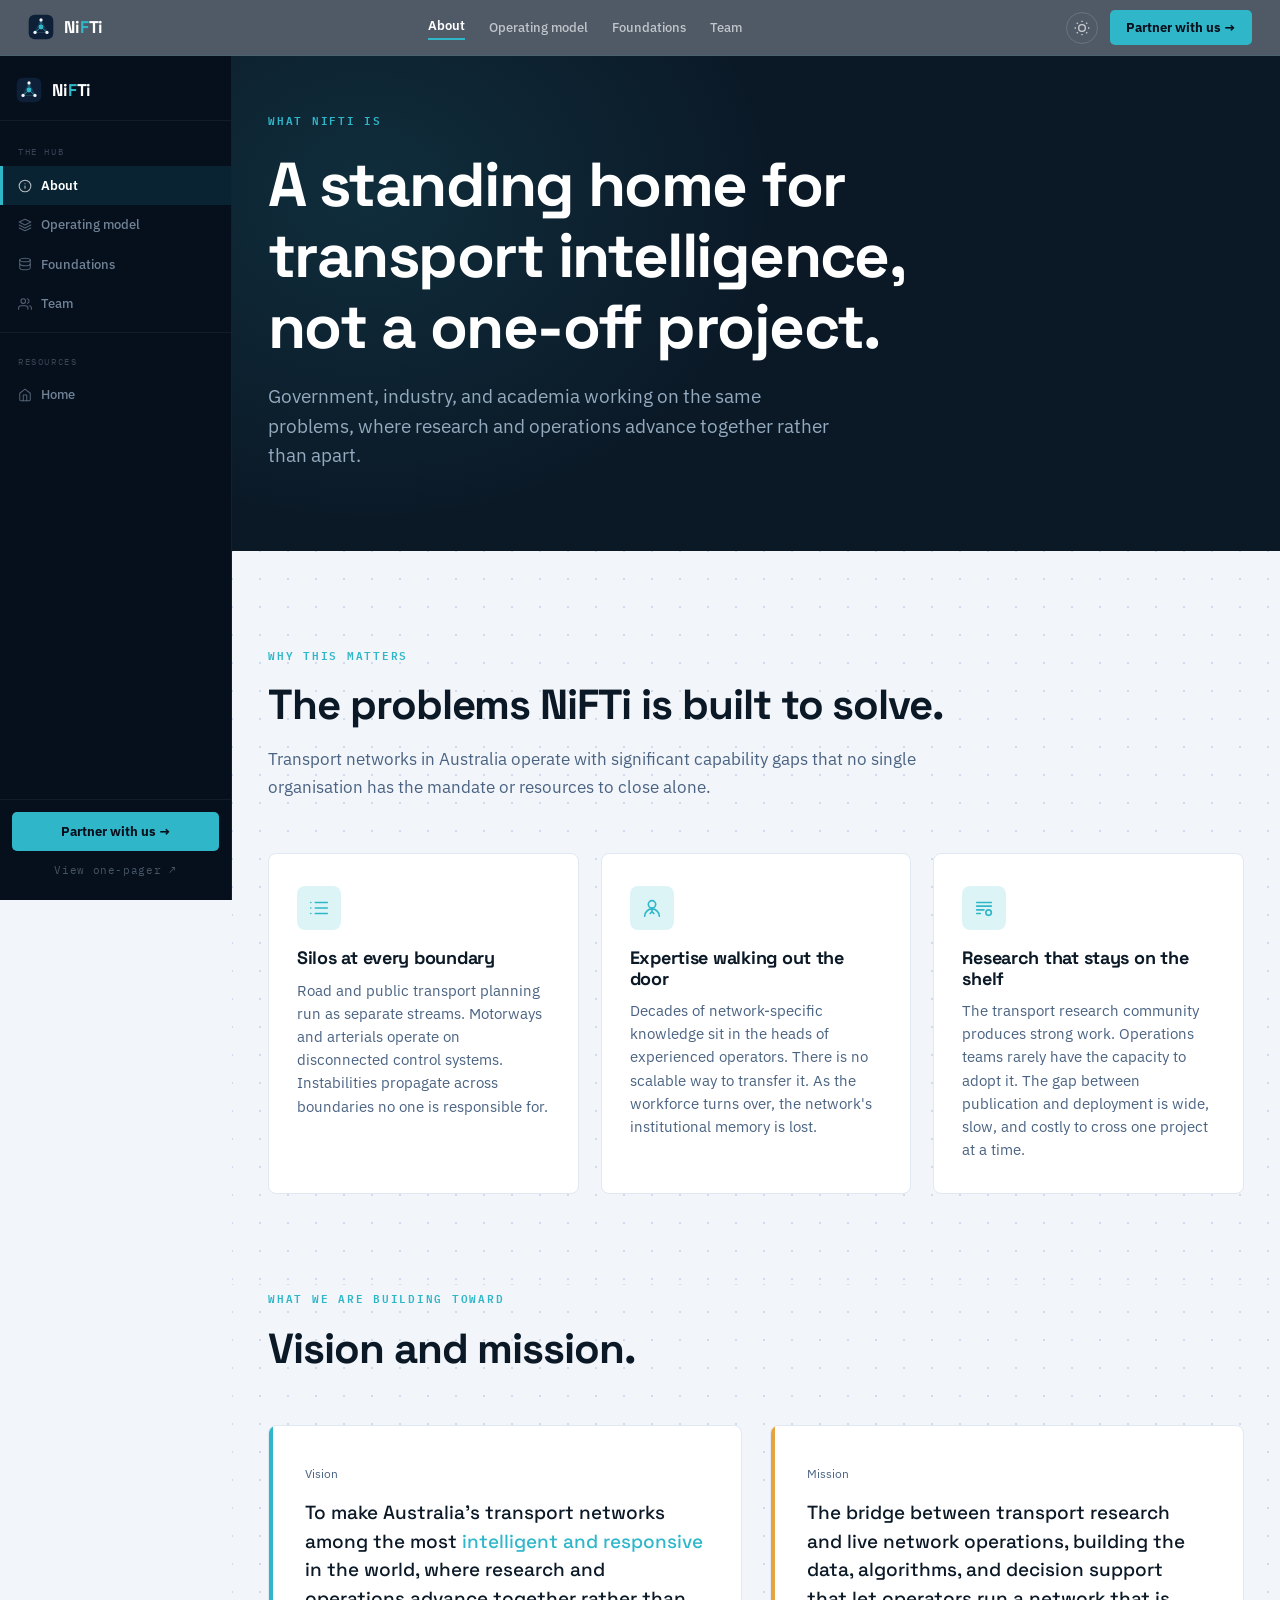
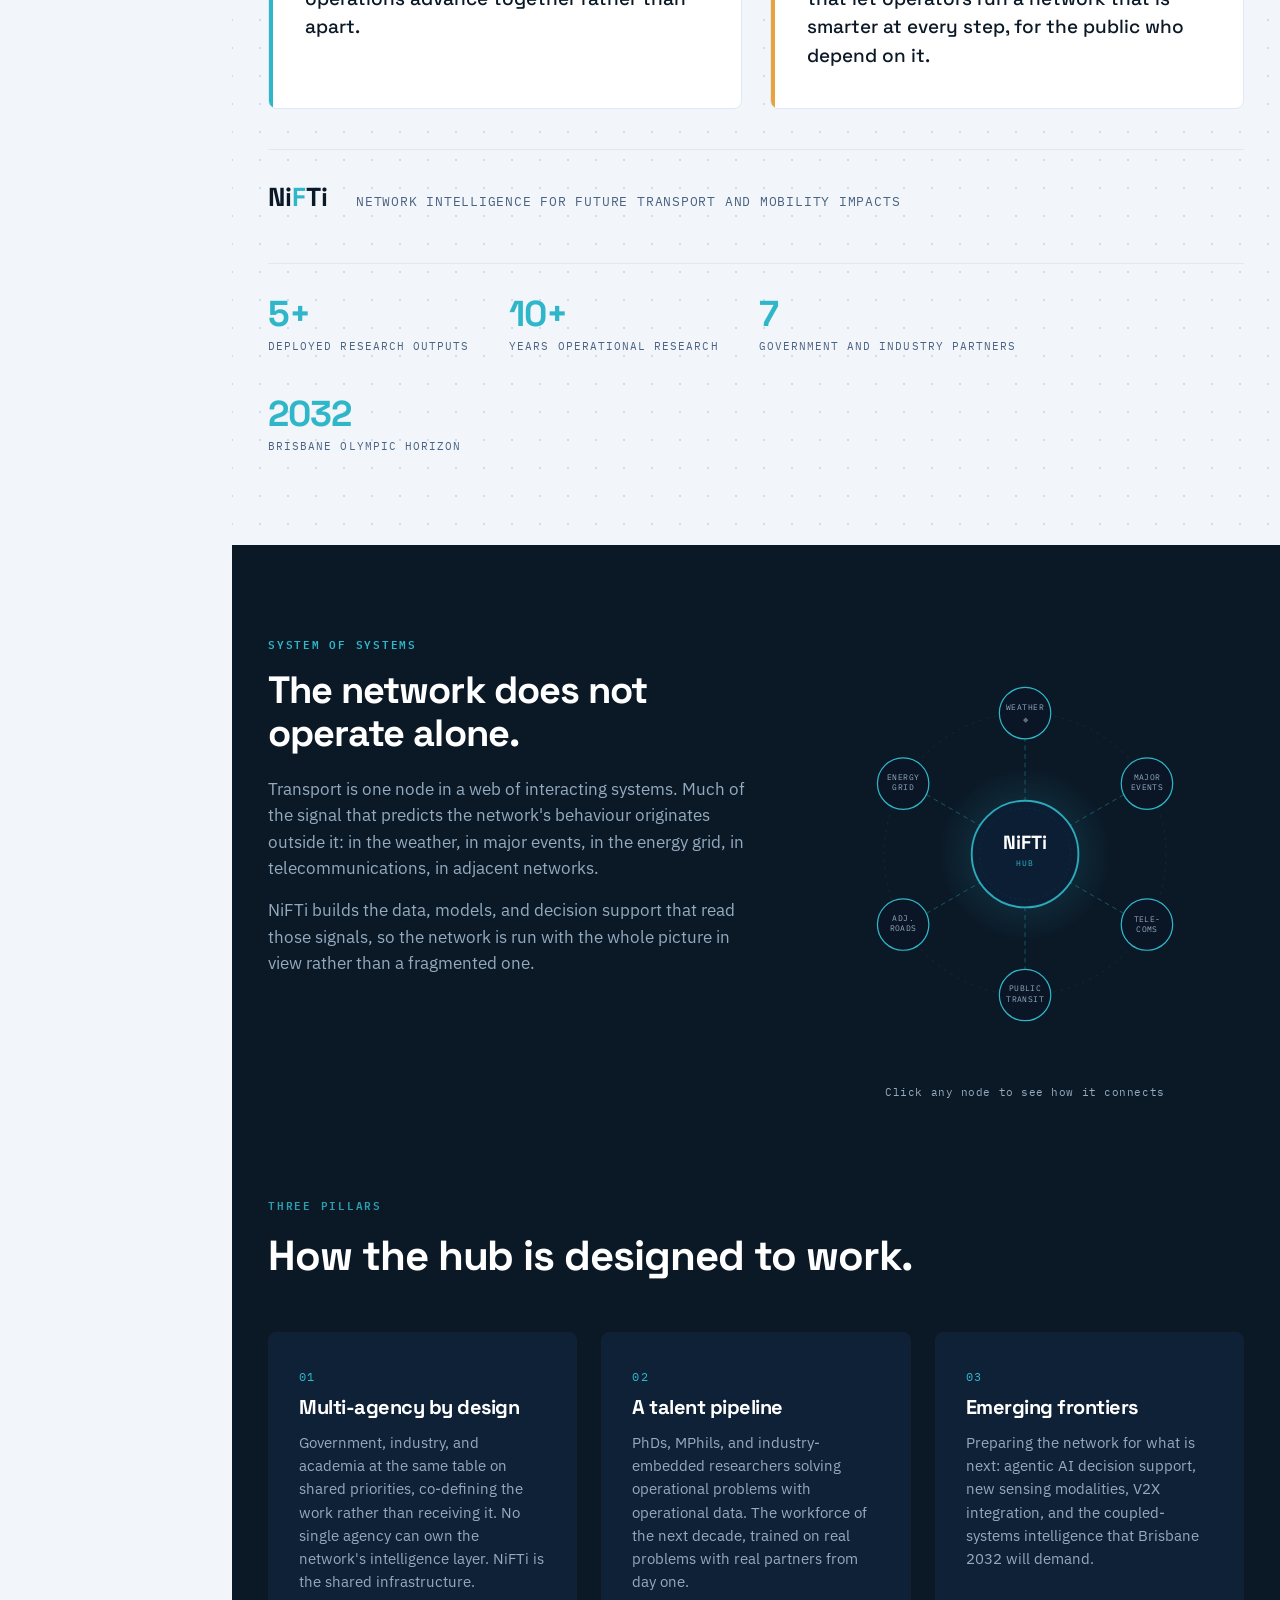
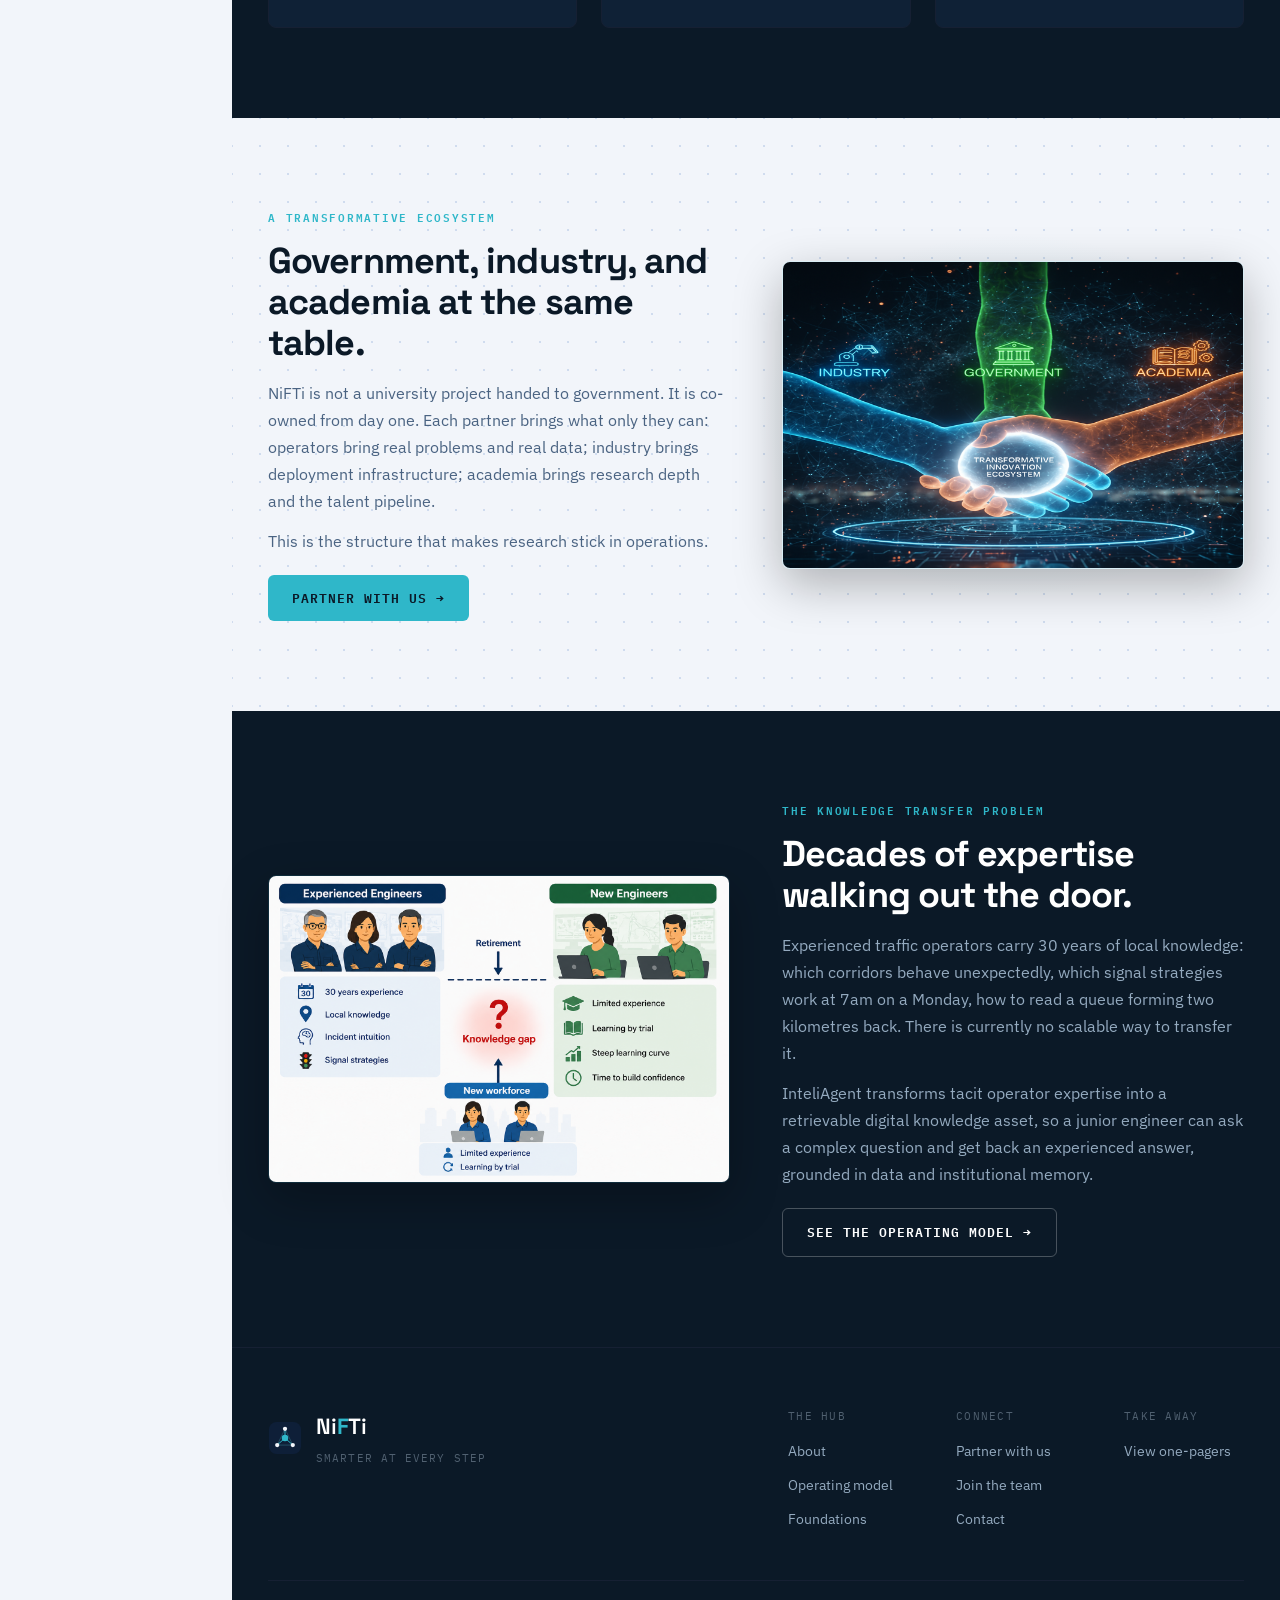
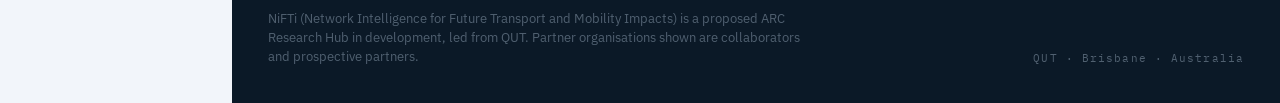
==== commit 22935734: "Clickable pipeline, filterable tools, logo marquee, social meta tags Co-authored-by: Cursor <cursora" ====
--- a/about.html
+++ b/about.html
@@ -1,6 +1,17 @@
 ﻿<!DOCTYPE html><html lang="en"><head><meta charset="UTF-8">
   <link rel="icon" type="image/svg+xml" href="favicon.svg"><meta name="viewport" content="width=device-width,initial-scale=1.0">
 <title>About &middot; NiFTi</title>
+<meta name="description" content="Learn about NiFTi's vision, research problems, system-of-systems approach, and innovation pillars for Queensland transport network operations.">
+<meta property="og:type" content="website">
+<meta property="og:site_name" content="NiFTi Research Hub">
+<meta property="og:title" content="About | NiFTi Research Hub">
+<meta property="og:description" content="Learn about NiFTi's vision, research problems, system-of-systems approach, and innovation pillars for Queensland transport network operations.">
+<meta property="og:url" content="https://abdhulkhadhir.github.io/nifti/about.html">
+<meta property="og:image" content="https://abdhulkhadhir.github.io/nifti/assets/images/hero-smart-highway.png">
+<meta name="twitter:card" content="summary_large_image">
+<meta name="twitter:title" content="About | NiFTi Research Hub">
+<meta name="twitter:description" content="Learn about NiFTi's vision, research problems, system-of-systems approach, and innovation pillars for Queensland transport network operations.">
+<meta name="twitter:image" content="https://abdhulkhadhir.github.io/nifti/assets/images/hero-smart-highway.png">
 <link rel="preconnect" href="https://fonts.googleapis.com"><link rel="preconnect" href="https://fonts.gstatic.com" crossorigin>
 <link href="https://fonts.googleapis.com/css2?family=Space+Grotesk:wght@500;600;700&family=IBM+Plex+Sans:wght@400;500;600&family=IBM+Plex+Mono:wght@500;600&display=swap" rel="stylesheet">
 <link rel="stylesheet" href="nifti.css">
--- a/nifti.css
+++ b/nifti.css
@@ -949,7 +949,7 @@
   transition: color .15s;
 }
 .top-bar .tb-links a:hover { color: #fff; }
-.top-bar .tb-links a.active { color: #fff; font-weight: 600; }
+.top-bar .tb-links a.active { color: #fff; font-weight: 600; border-bottom: 2px solid var(--cyan); padding-bottom: 2px; }
 .top-bar .tb-cta {
   background: var(--cyan);
   color: #060F1C;
@@ -1046,3 +1046,24 @@
 /* Light mode: dark sections remain dark */
 [data-theme="light"] section.dark,
 [data-theme="light"] .team-section.dark { background: var(--ink); }
+
+/* ── Logo marquee ────────────────────────────────────────── */
+.logo-marquee {
+  overflow: hidden;
+  -webkit-mask-image: linear-gradient(to right, transparent 0, black 8%, black 92%, transparent 100%);
+  mask-image: linear-gradient(to right, transparent 0, black 8%, black 92%, transparent 100%);
+}
+.logo-track {
+  display: flex;
+  width: max-content;
+  animation: logoScroll 28s linear infinite;
+  gap: 52px;
+  align-items: center;
+  padding: 4px 0;
+}
+.logo-track:hover { animation-play-state: paused; }
+@keyframes logoScroll {
+  from { transform: translateX(0); }
+  to   { transform: translateX(-50%); }
+}
+@media (max-width: 600px) { .logo-track { animation-duration: 40s; } }
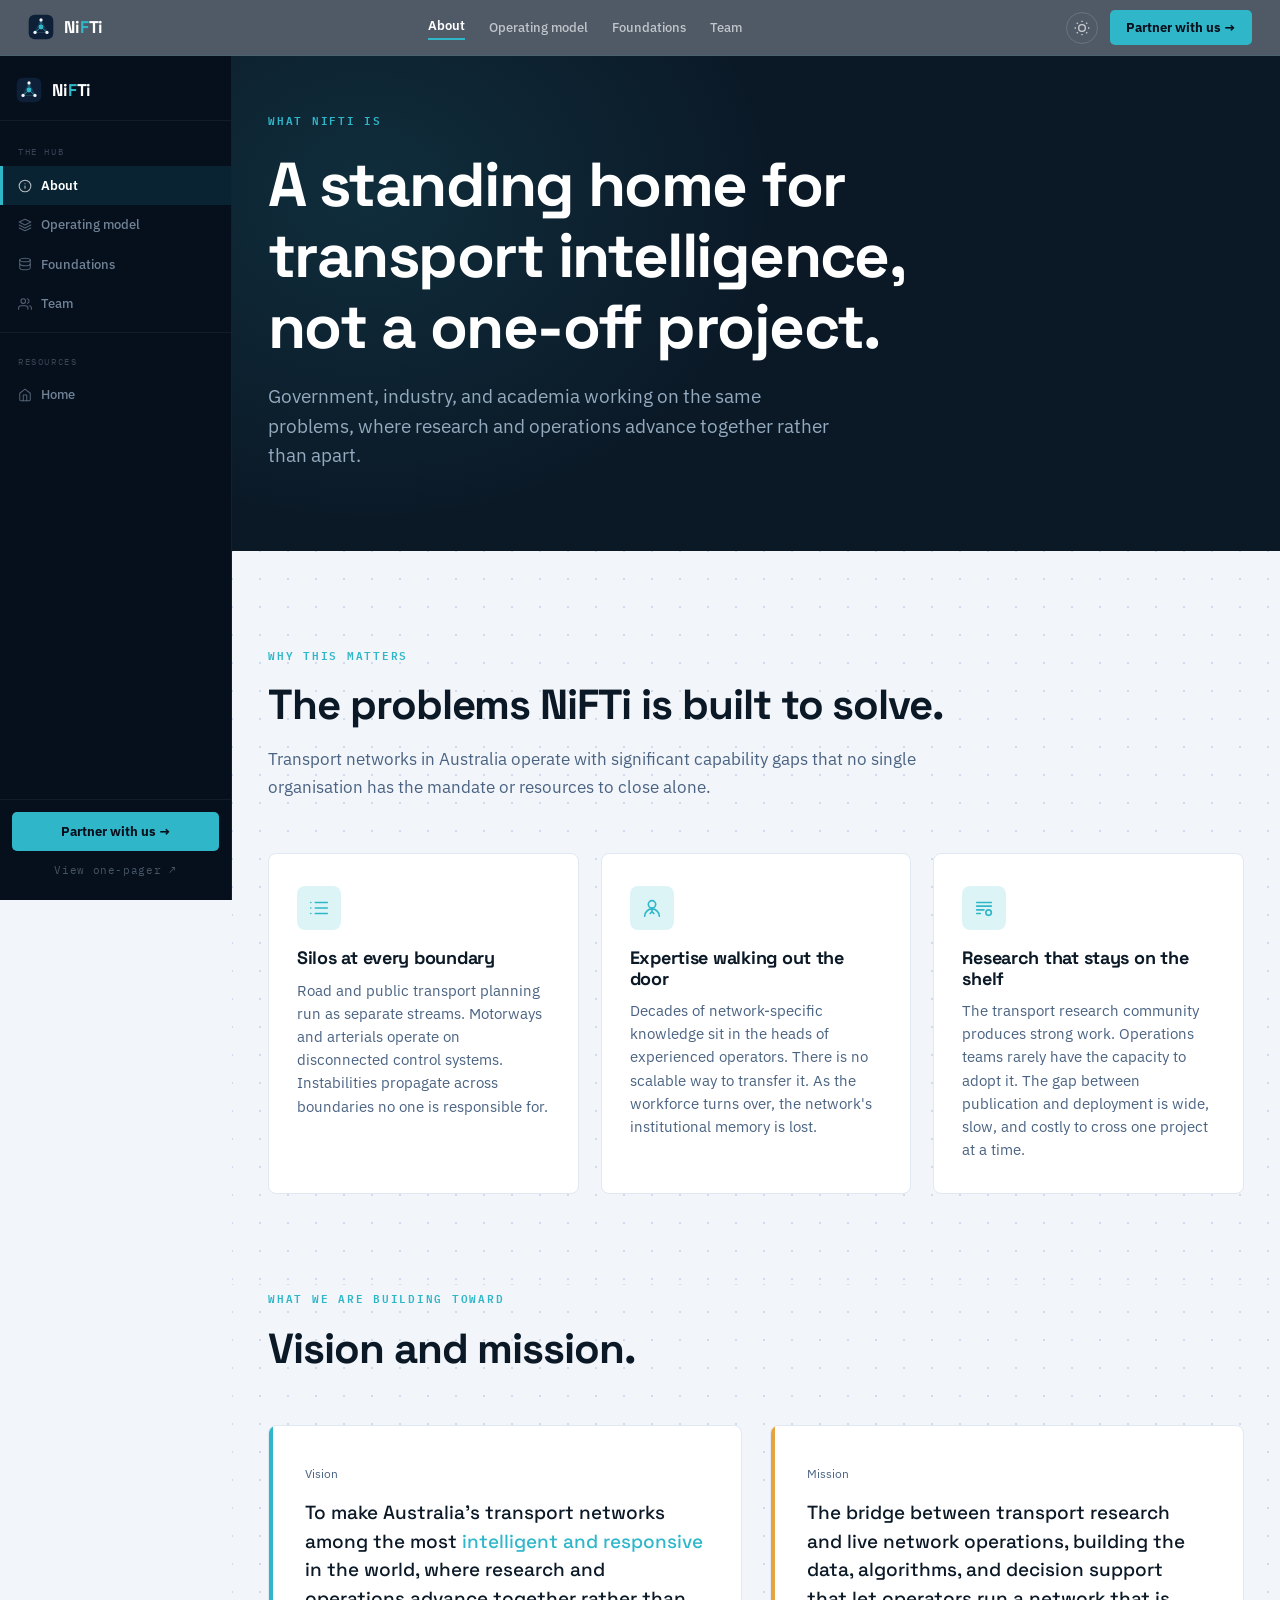
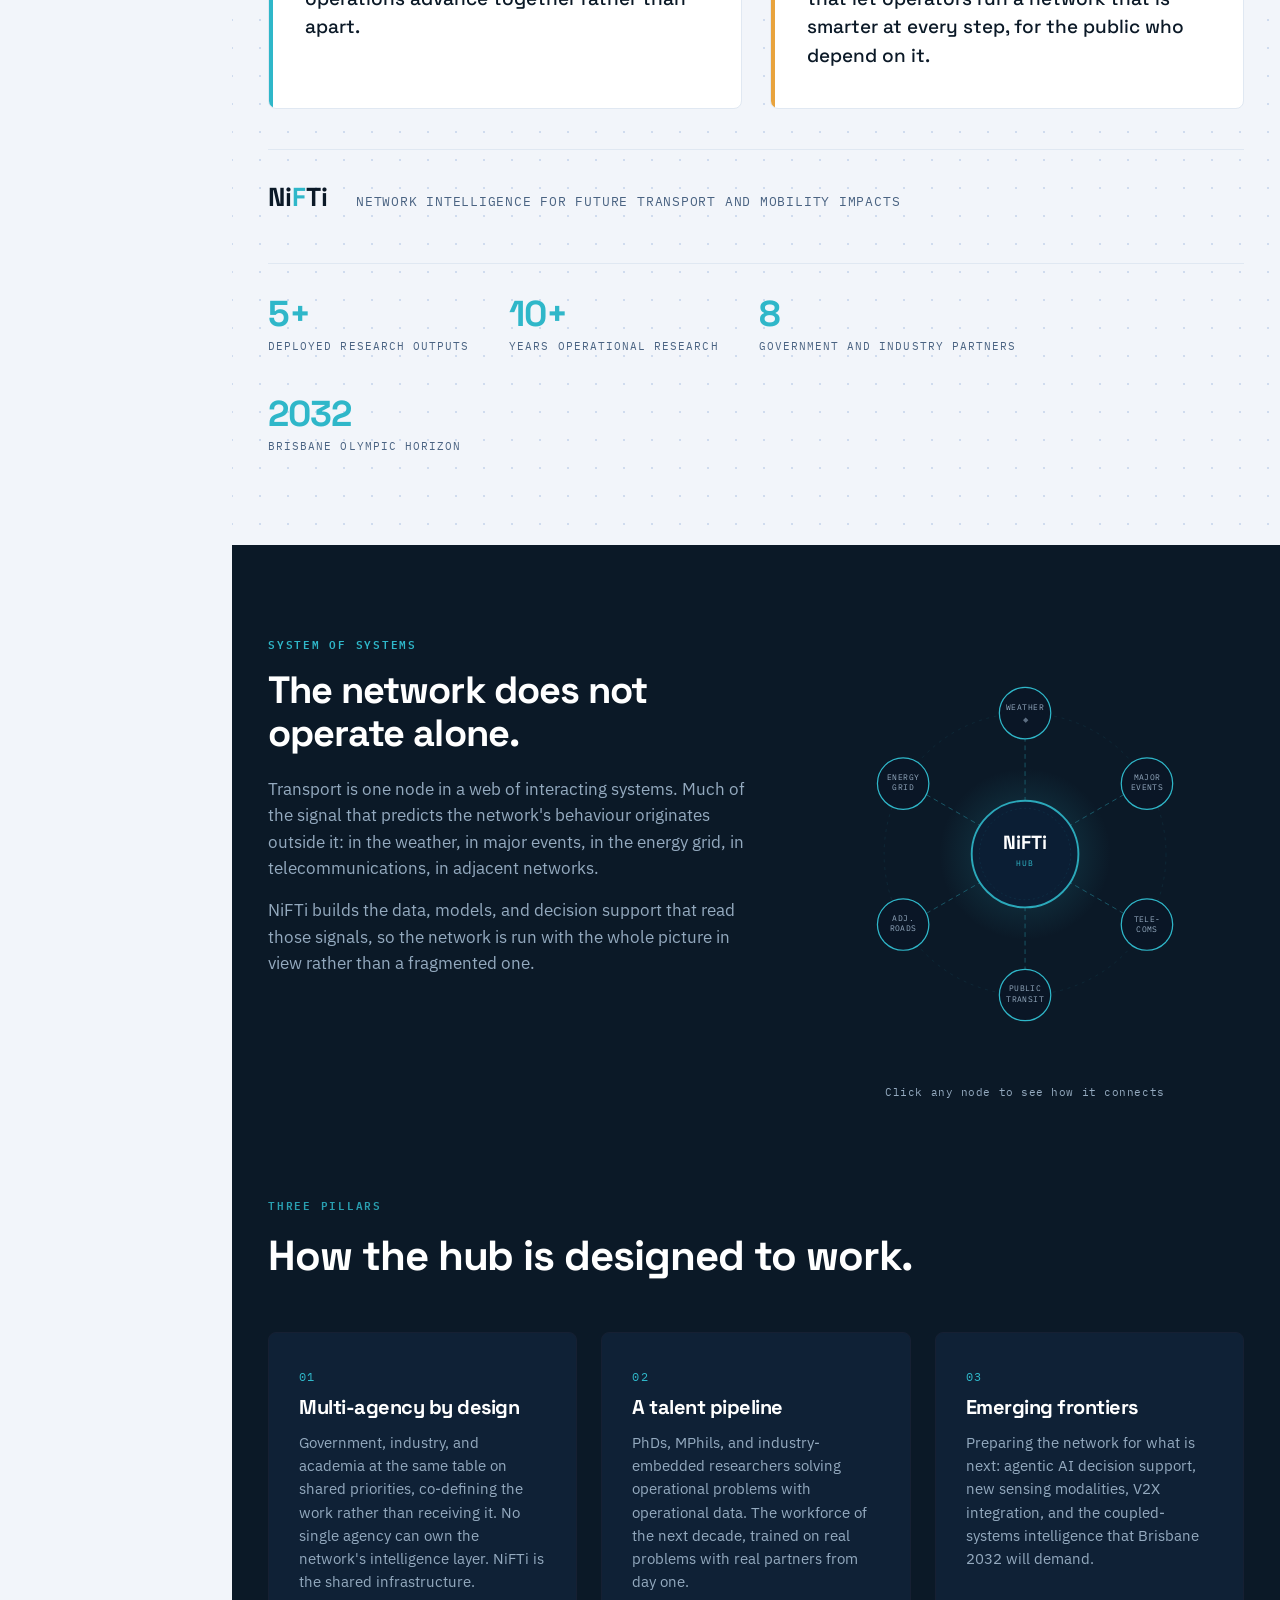
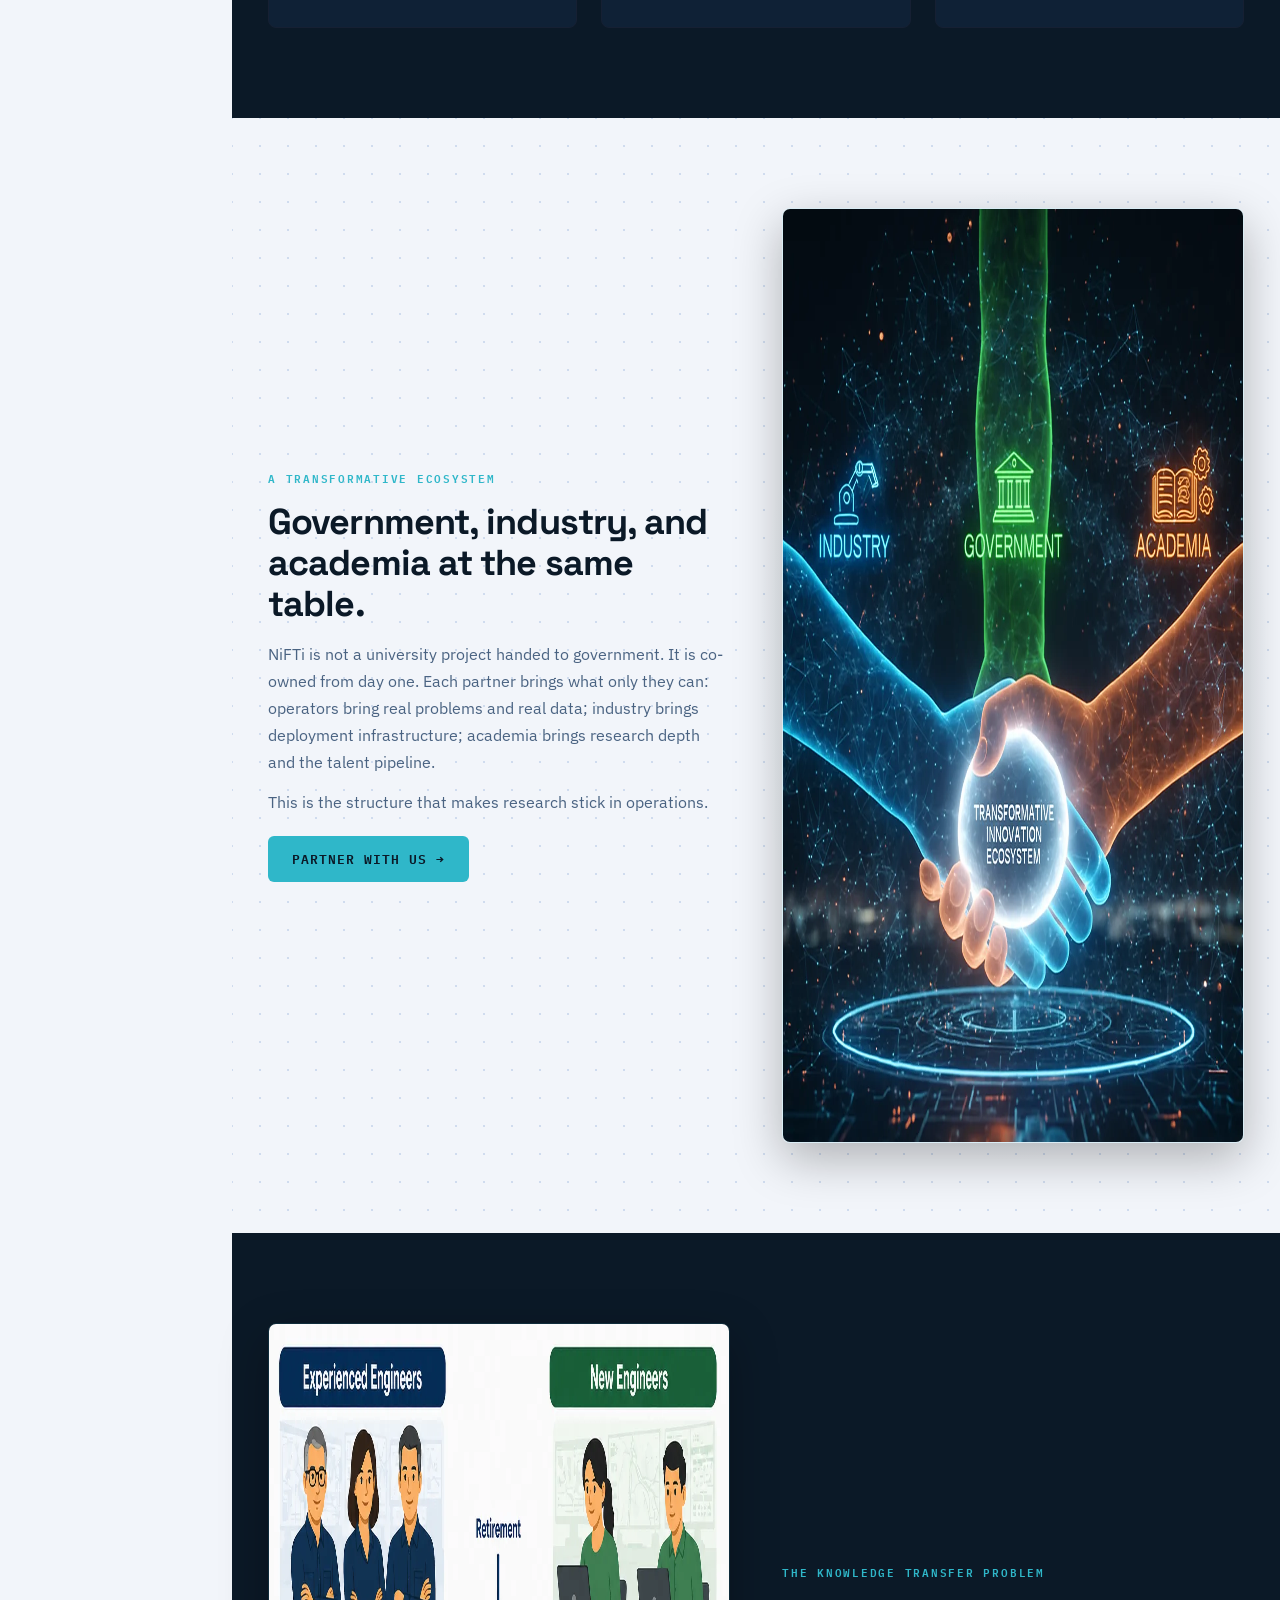
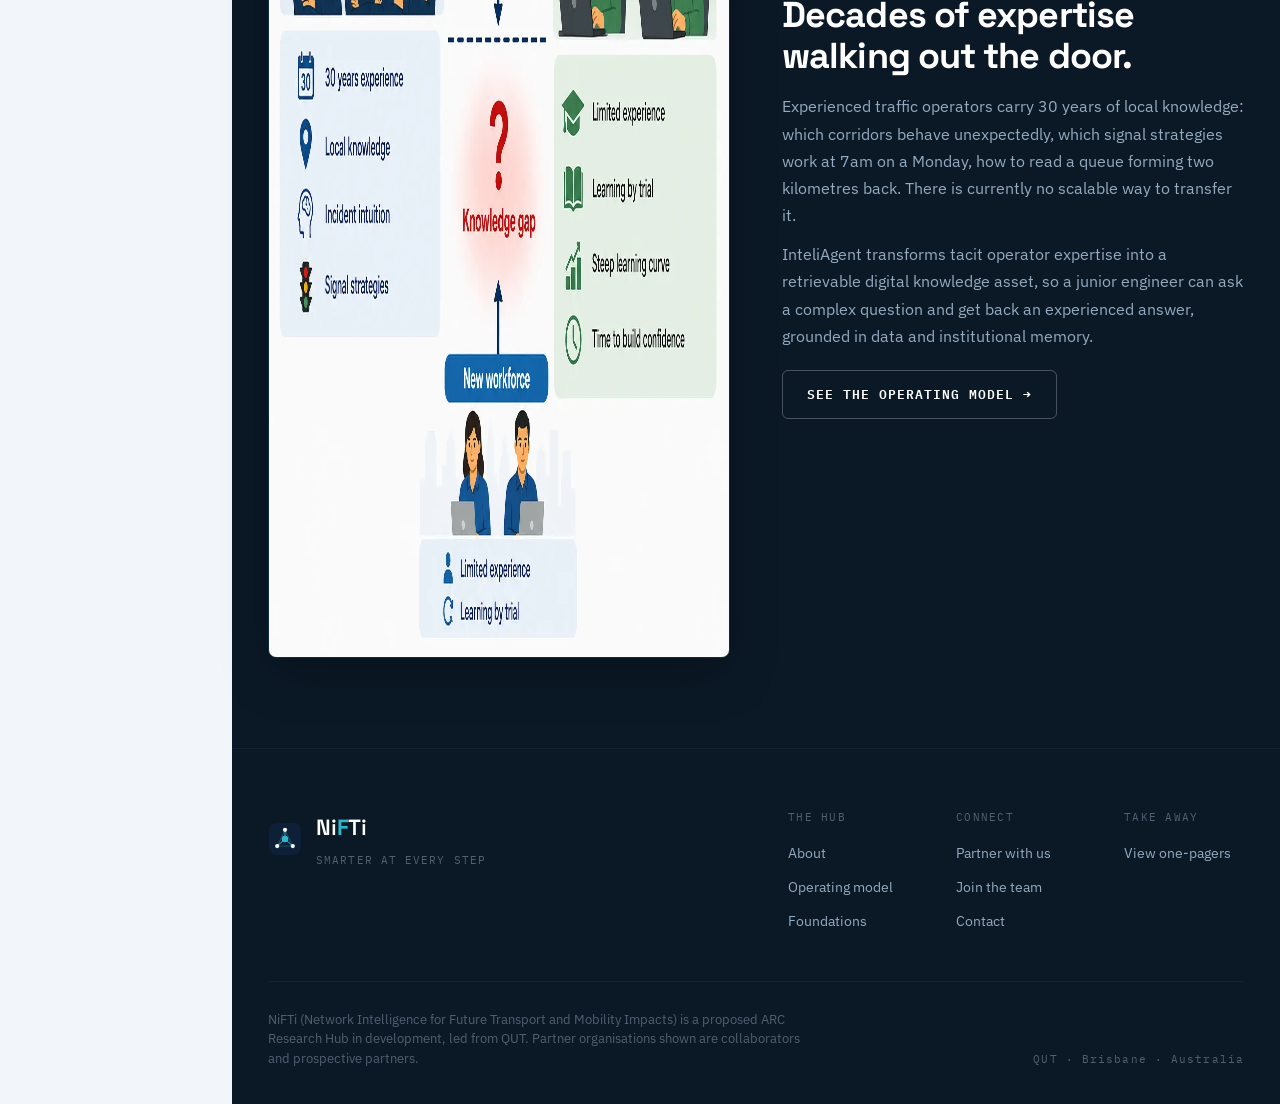
==== commit cf55bba3: "Site-wide accessibility, SEO, and performance pass; rebuild one-pagers - Fix partner count mismatch " ====
--- a/about.html
+++ b/about.html
@@ -7,11 +7,12 @@
 <meta property="og:title" content="About | NiFTi Research Hub">
 <meta property="og:description" content="Learn about NiFTi's vision, research problems, system-of-systems approach, and innovation pillars for Queensland transport network operations.">
 <meta property="og:url" content="https://abdhulkhadhir.github.io/nifti/about.html">
-<meta property="og:image" content="https://abdhulkhadhir.github.io/nifti/assets/images/hero-smart-highway.png">
+<link rel="canonical" href="https://abdhulkhadhir.github.io/nifti/about.html">
+<meta property="og:image" content="https://abdhulkhadhir.github.io/nifti/assets/images/hero_one_pager_generic.webp">
 <meta name="twitter:card" content="summary_large_image">
 <meta name="twitter:title" content="About | NiFTi Research Hub">
 <meta name="twitter:description" content="Learn about NiFTi's vision, research problems, system-of-systems approach, and innovation pillars for Queensland transport network operations.">
-<meta name="twitter:image" content="https://abdhulkhadhir.github.io/nifti/assets/images/hero-smart-highway.png">
+<meta name="twitter:image" content="https://abdhulkhadhir.github.io/nifti/assets/images/hero_one_pager_generic.webp">
 <link rel="preconnect" href="https://fonts.googleapis.com"><link rel="preconnect" href="https://fonts.gstatic.com" crossorigin>
 <link href="https://fonts.googleapis.com/css2?family=Space+Grotesk:wght@500;600;700&family=IBM+Plex+Sans:wght@400;500;600&family=IBM+Plex+Mono:wght@500;600&display=swap" rel="stylesheet">
 <link rel="stylesheet" href="nifti.css">
@@ -206,7 +207,7 @@
     <div class="stat-strip reveal">
       <div class="stat"><span class="stat-val">5+</span><span class="stat-lbl">Deployed research outputs</span></div>
       <div class="stat"><span class="stat-val">10+</span><span class="stat-lbl">Years operational research</span></div>
-      <div class="stat"><span class="stat-val">7</span><span class="stat-lbl">Government and industry partners</span></div>
+      <div class="stat"><span class="stat-val">8</span><span class="stat-lbl">Government and industry partners</span></div>
       <div class="stat"><span class="stat-val">2032</span><span class="stat-lbl">Brisbane Olympic horizon</span></div>
     </div>
   </div>
@@ -230,6 +231,7 @@
               <stop offset="100%" stop-color="#2FB7C9" stop-opacity="0"/>
             </radialGradient>
           </defs>
+          <g aria-hidden="true">
           <!-- Orbit ring -->
           <circle cx="230" cy="230" r="148" fill="none" stroke="rgba(47,183,201,.1)" stroke-width="1" stroke-dasharray="3 5"/>
           <!-- Hub glow -->
@@ -241,6 +243,7 @@
           <line x1="230" y1="285" x2="230" y2="353" class="spoke" stroke="#2FB7C9" stroke-width="1" stroke-opacity=".4"/>
           <line x1="193" y1="254" x2="127" y2="292" class="spoke-b" stroke="#2FB7C9" stroke-width="1" stroke-opacity=".4"/>
           <line x1="193" y1="206" x2="127" y2="168" class="spoke-c" stroke="#2FB7C9" stroke-width="1" stroke-opacity=".4"/>
+          </g>
           <!-- Clickable outer nodes -->
           <g class="sos-node" data-node="weather" role="button" tabindex="0" aria-label="Weather Systems">
             <circle cx="230" cy="82" r="34" fill="transparent"/>
@@ -334,7 +337,7 @@
       <a class="btn btn-primary" href="partner.html" style="margin-top:8px">Partner with us &rarr;</a>
     </div>
     <div class="reveal glow-img">
-      <div class="diagram-frame"><img src="assets/images/partnership-ecosystem.png" alt="Industry, Government and Academia together in a transformative innovation ecosystem" loading="lazy"></div>
+      <div class="diagram-frame"><img src="assets/images/partnership-ecosystem.webp" width="1400" height="933" alt="Industry, Government and Academia together in a transformative innovation ecosystem" loading="lazy"></div>
     </div>
   </div>
 </section>
@@ -350,7 +353,7 @@
       <a class="btn btn-ghost" href="model.html" style="margin-top:8px">See the operating model &rarr;</a>
     </div>
     <div class="reveal">
-      <div class="diagram-frame"><img src="assets/images/knowledge-gap.png" alt="The knowledge gap between experienced and new traffic engineers" loading="lazy"></div>
+      <div class="diagram-frame"><img src="assets/images/knowledge-gap.webp" width="1400" height="933" alt="The knowledge gap between experienced and new traffic engineers" loading="lazy"></div>
     </div>
   </div>
 </section>
--- a/nifti.css
+++ b/nifti.css
@@ -67,6 +67,11 @@
 }
 p { line-height: 1.65; }
 ul { list-style: none; }
+a:focus-visible, button:focus-visible, [role="button"]:focus-visible, [tabindex="0"]:focus-visible {
+  outline: 2px solid var(--cyan);
+  outline-offset: 2px;
+  border-radius: 2px;
+}
 
 /* === 3. LAYOUT ============================================= */
 .wrap {
@@ -144,7 +149,7 @@
   letter-spacing: .06em;
   text-transform: uppercase;
   color: var(--text-light);
-  padding: 7px 13px;
+  padding: 13px 16px;
   border-radius: 3px;
   transition: color .2s, background .2s;
 }
@@ -894,7 +899,7 @@
 }
 
 /* Bento responsive */
-@media (max-width: 880px) {
+@media (max-width: 960px) {
   .bento { grid-template-columns: 1fr 1fr; }
   .bc.span2 { grid-column: span 1; }
   .bc.span3 { grid-column: span 2; }
@@ -1067,3 +1072,23 @@
   to   { transform: translateX(-50%); }
 }
 @media (max-width: 600px) { .logo-track { animation-duration: 40s; } }
+@media (prefers-reduced-motion: reduce) {
+  .logo-track { animation: none; }
+}
+
+/* Partner logo strip */
+.partner-logo {
+  height: 44px;
+  width: auto;
+  max-width: 160px;
+  object-fit: contain;
+  opacity: .92;
+  flex-shrink: 0;
+}
+.partner-logo--light {
+  background: #fff;
+  padding: 4px 10px;
+  border-radius: 4px;
+  height: 40px;
+}
+.logo-track .partner-logo--tall { height: 48px; }
